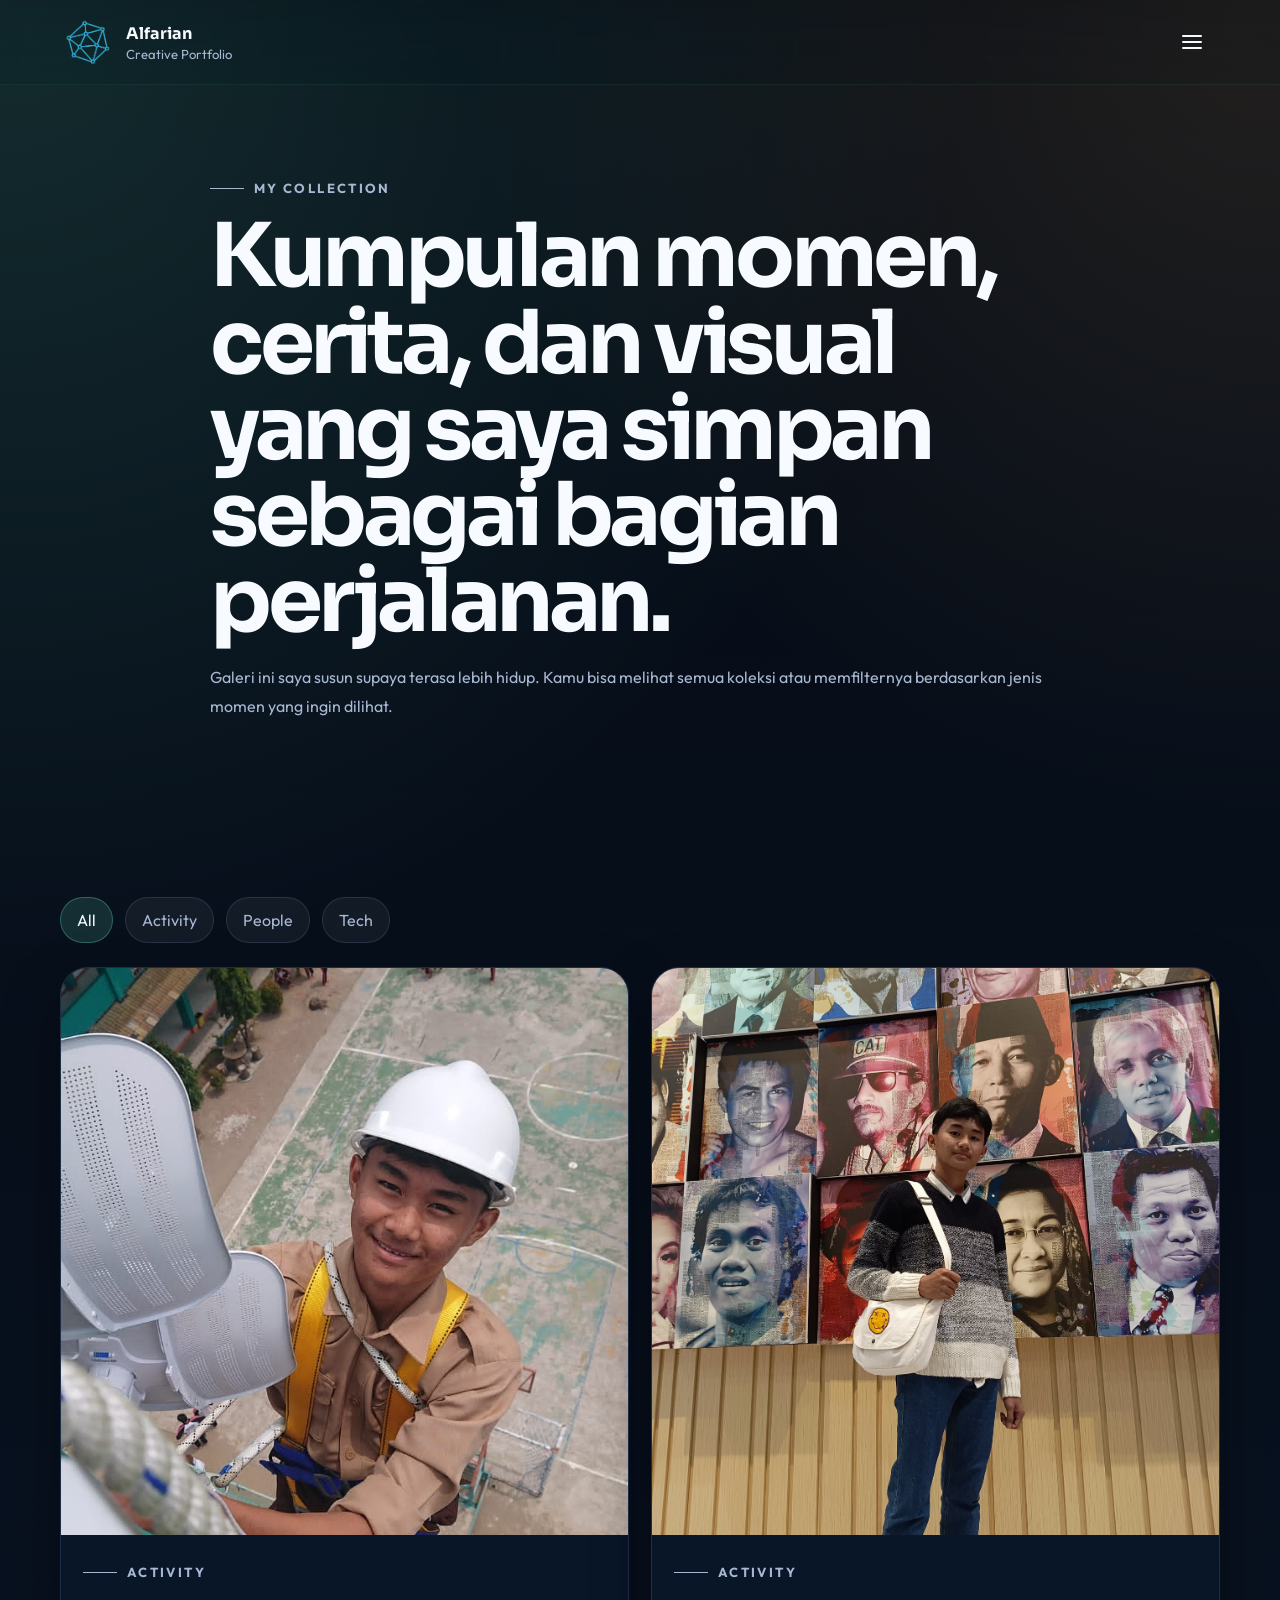
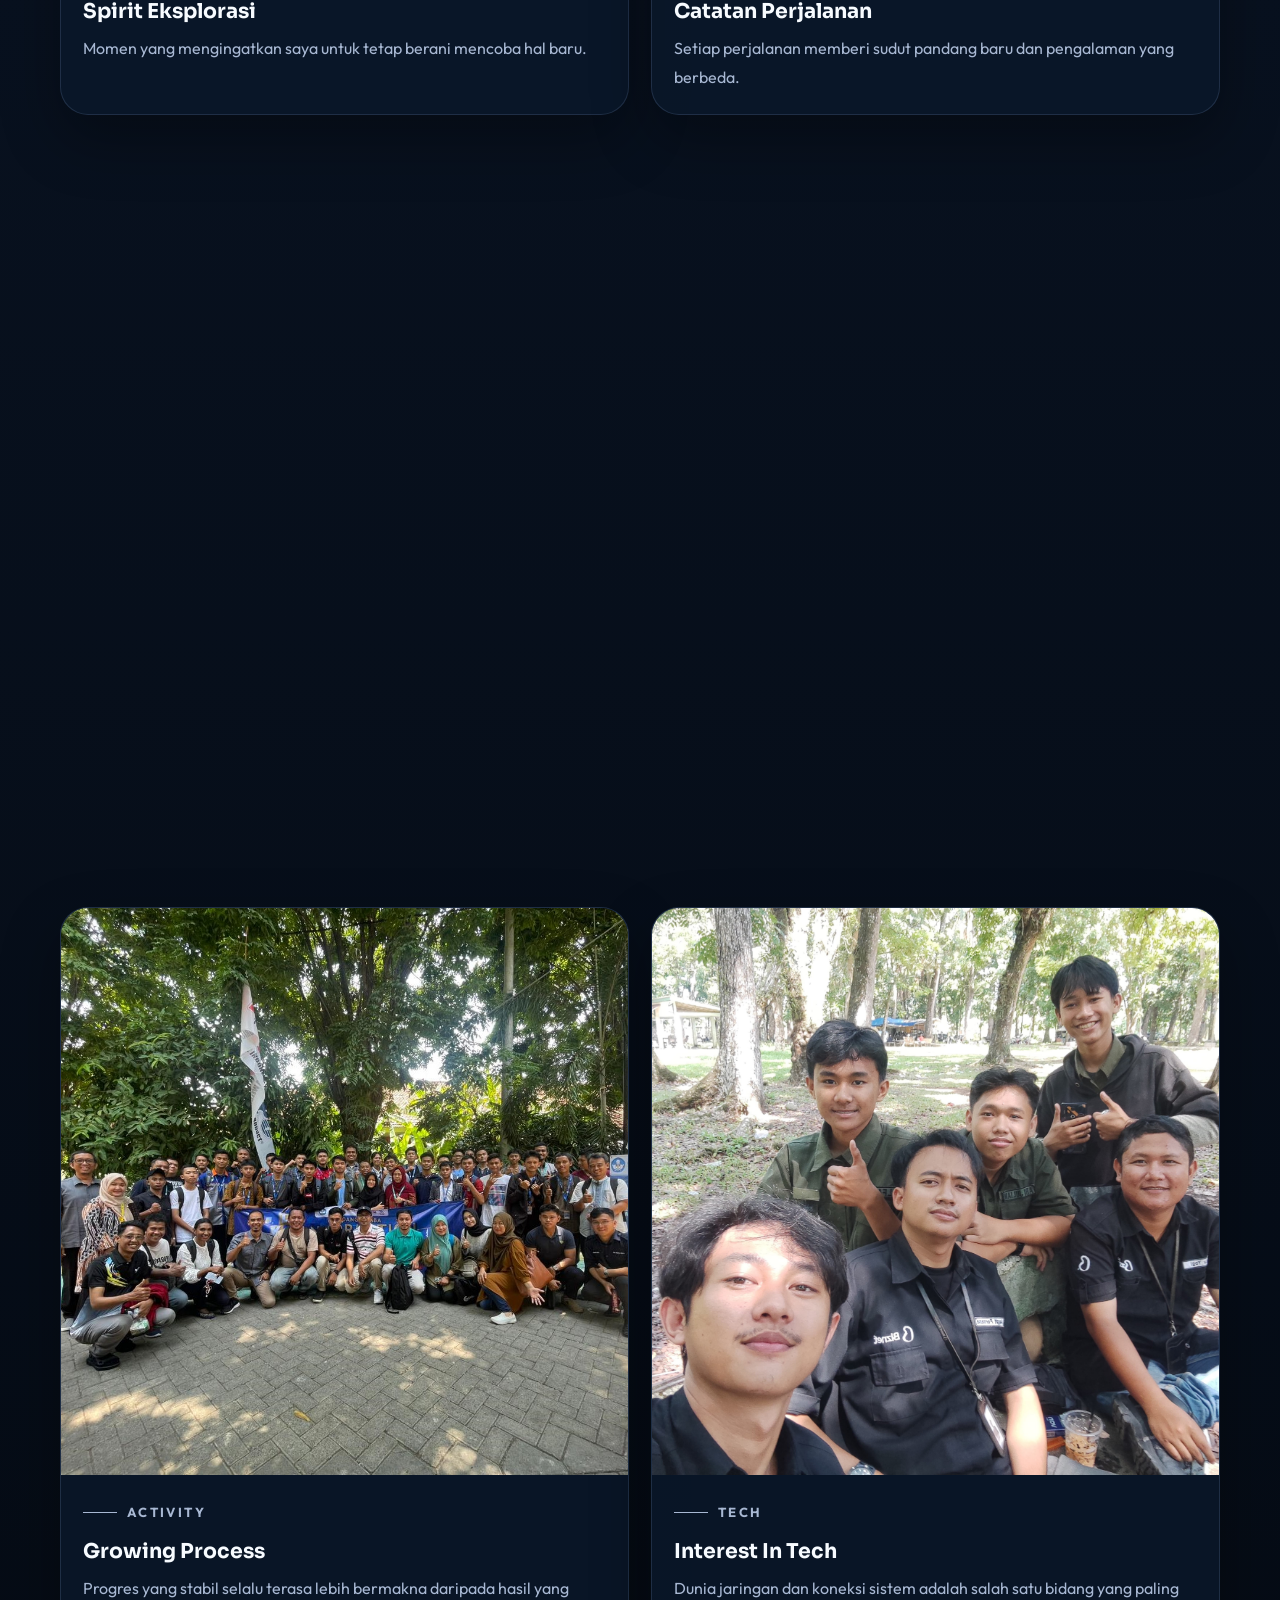
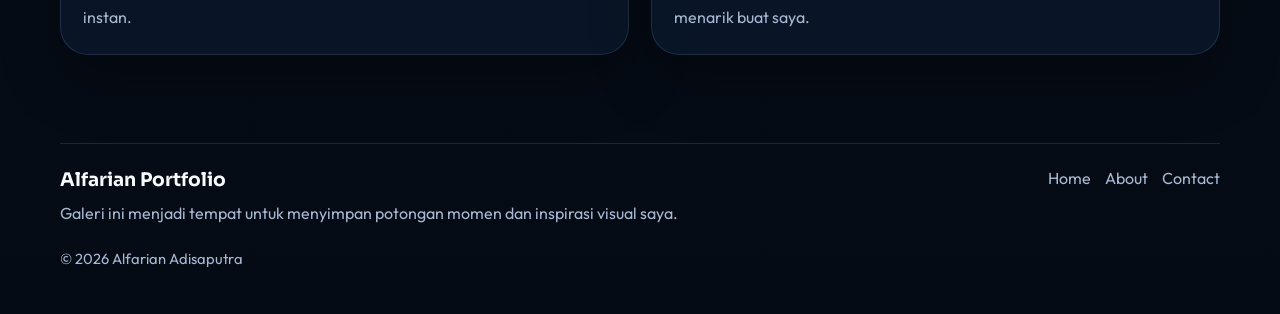
==== collection.html @ 830220f9 "awwaw" ====
<!DOCTYPE html>
<html lang="id">

<head>
    <meta charset="UTF-8">
    <meta name="viewport" content="width=device-width, initial-scale=1.0">
    <meta name="description" content="Koleksi momen dan dokumentasi perjalanan Alfarian Adisaputra.">
    <link rel="icon" href="img/logos2.png">
    <title>Alfarian | My Collection</title>
    <link rel="stylesheet" href="style.css">
</head>

<body data-page="collection">
    <div class="site-shell">
        <header class="site-header">
            <nav class="navbar">
                <a class="brand" href="index.html">
                    <img src="img/logos2.png" alt="Logo Alfarian" class="brand-logo">
                    <span class="brand-copy">
                        <strong>Alfarian</strong>
                        <small>Creative Portfolio</small>
                    </span>
                </a>

                <button class="nav-toggle" type="button" aria-label="Buka menu" aria-expanded="false" data-nav-toggle>
                    <span></span>
                    <span></span>
                    <span></span>
                </button>

                <div class="nav-menu" data-nav-menu>
                    <a href="index.html" class="nav-link">Home</a>
                    <a href="about.html" class="nav-link">About Me</a>
                    <a href="collection.html" class="nav-link is-active">My Collection</a>
                    <a href="contact.html" class="nav-link">Contact Me</a>
                </div>
            </nav>
        </header>

        <main>
            <section class="page-banner reveal">
                <p class="eyebrow">My Collection</p>
                <h1>Kumpulan momen, cerita, dan visual yang saya simpan sebagai bagian perjalanan.</h1>
                <p>
                    Galeri ini saya susun supaya terasa lebih hidup. Kamu bisa melihat semua koleksi atau memfilternya
                    berdasarkan jenis momen yang ingin dilihat.
                </p>
            </section>

            <section class="section">
                <div class="filter-bar reveal">
                    <button class="filter-button is-active" type="button" data-filter="all">All</button>
                    <button class="filter-button" type="button" data-filter="activity">Activity</button>
                    <button class="filter-button" type="button" data-filter="people">People</button>
                    <button class="filter-button" type="button" data-filter="tech">Tech</button>
                </div>

                <div class="gallery-grid collection-grid">
                    <article class="gallery-card reveal" data-category="activity">
                        <img src="img/panjat.jpg" alt="Momen outdoor dan eksplorasi">
                        <div class="gallery-copy">
                            <p class="eyebrow">Activity</p>
                            <h3>Spirit Eksplorasi</h3>
                            <p>Momen yang mengingatkan saya untuk tetap berani mencoba hal baru.</p>
                        </div>
                    </article>

                    <article class="gallery-card reveal" data-category="activity">
                        <img src="img/hatta.jpg" alt="Dokumentasi kegiatan">
                        <div class="gallery-copy">
                            <p class="eyebrow">Activity</p>
                            <h3>Catatan Perjalanan</h3>
                            <p>Setiap perjalanan memberi sudut pandang baru dan pengalaman yang berbeda.</p>
                        </div>
                    </article>

                    <article class="gallery-card reveal" data-category="activity">
                        <img src="img/lks.jpg" alt="Dokumentasi kompetisi atau acara">
                        <div class="gallery-copy">
                            <p class="eyebrow">Activity</p>
                            <h3>Challenge Accepted</h3>
                            <p>Kompetisi dan tugas membuat saya lebih disiplin saat mengasah kemampuan.</p>
                        </div>
                    </article>

                    <article class="gallery-card reveal" data-category="people">
                        <img src="img/kwn.jpg" alt="Momen bersama teman">
                        <div class="gallery-copy">
                            <p class="eyebrow">People</p>
                            <h3>Good Circle</h3>
                            <p>Lingkungan yang positif selalu memberi energi tambahan untuk terus maju.</p>
                        </div>
                    </article>

                    <article class="gallery-card reveal" data-category="activity">
                        <img src="img/inc.jpg" alt="Dokumentasi kegiatan lain">
                        <div class="gallery-copy">
                            <p class="eyebrow">Activity</p>
                            <h3>Growing Process</h3>
                            <p>Progres yang stabil selalu terasa lebih bermakna daripada hasil yang instan.</p>
                        </div>
                    </article>

                    <article class="gallery-card reveal" data-category="tech">
                        <img src="img/biznet.jpg" alt="Visual teknologi dan jaringan">
                        <div class="gallery-copy">
                            <p class="eyebrow">Tech</p>
                            <h3>Interest In Tech</h3>
                            <p>Dunia jaringan dan koneksi sistem adalah salah satu bidang yang paling menarik buat saya.
                            </p>
                        </div>
                    </article>
                </div>
            </section>
        </main>

        <footer class="site-footer">
            <div>
                <h3>Alfarian Portfolio</h3>
                <p>Galeri ini menjadi tempat untuk menyimpan potongan momen dan inspirasi visual saya.</p>
            </div>

            <div class="footer-links">
                <a href="index.html">Home</a>
                <a href="about.html">About</a>
                <a href="contact.html">Contact</a>
            </div>

            <p class="copyright">&copy; <span data-year></span> Alfarian Adisaputra</p>
        </footer>
    </div>

    <script src="script.js"></script>
</body>

</html>
---- style.css ----
@import url('https://fonts.googleapis.com/css2?family=Outfit:wght@300;400;500;600;700;800&family=Sora:wght@500;600;700&display=swap');

:root {
    --bg: #08101d;
    --bg-soft: #111d33;
    --panel: rgba(11, 24, 43, 0.8);
    --panel-solid: #0f1c31;
    --line: rgba(166, 194, 255, 0.14);
    --text: #f7fbff;
    --muted: #a8b8d3;
    --accent: #68ebc6;
    --accent-warm: #f8b868;
    --shadow: 0 24px 60px rgba(0, 0, 0, 0.32);
    --radius-lg: 28px;
    --radius-md: 22px;
    --radius-sm: 16px;
    --container: min(1160px, calc(100vw - 48px));
}

* {
    box-sizing: border-box;
    margin: 0;
    padding: 0;
}

html {
    scroll-behavior: smooth;
}

body {
    min-height: 100vh;
    background:
        radial-gradient(circle at top left, rgba(104, 235, 198, 0.15), transparent 26%),
        radial-gradient(circle at top right, rgba(248, 184, 104, 0.12), transparent 22%),
        linear-gradient(180deg, #050b14 0%, #08111f 45%, #050b14 100%);
    color: var(--text);
    font-family: "Outfit", sans-serif;
}



img {
    display: block;
    max-width: 100%;
}

a {
    color: inherit;
    text-decoration: none;
}

button,
input,
textarea {
    font: inherit;
}

.site-shell {
    width: 100%;
    overflow-x: clip;
}

.site-header {
    position: sticky;
    top: 0;
    z-index: 999;
    border-bottom: 1px solid rgba(104, 235, 198, 0.08);
    background: linear-gradient(180deg, rgba(5, 11, 20, 0.2), rgba(5, 11, 20, 0.08));
    backdrop-filter: blur(10px) saturate(110%);
    -webkit-backdrop-filter: blur(10px) saturate(110%);
    transition: transform 0.3s ease, opacity 0.3s ease, background 0.4s ease, border-color 0.4s ease, backdrop-filter 0.4s ease;
    will-change: transform, background, border-color;
}

.site-header.is-scrolled {
    border-bottom-color: rgba(104, 235, 198, 0.12);
    background: linear-gradient(180deg, rgba(5, 11, 20, 0.5), rgba(5, 11, 20, 0.25));
    backdrop-filter: blur(14px) saturate(130%);
    -webkit-backdrop-filter: blur(14px) saturate(130%);
}

.site-header.is-hidden {
    transform: translateY(calc(-100% - 2px));
    opacity: 0.2;
    pointer-events: none;
}

.navbar,
.page-banner,
.section,
.site-footer {
    width: var(--container);
    margin: 0 auto;
}

.navbar {
    position: relative;
    display: flex;
    align-items: center;
    justify-content: space-between;
    gap: 20px;
    min-height: 84px;
    padding: 0 4px;
}

.brand {
    display: inline-flex;
    align-items: center;
    gap: 14px;
}

.brand-logo {
    width: 48px;
    height: 48px;
    border-radius: 15px;
    object-fit: cover;
    border: none;
    box-shadow: none;
}

.brand-copy {
    display: grid;
    gap: 2px;
}

.brand-copy strong,
.hero h1,
.page-banner h1,
.section-heading h2,
.profile-copy h2,
.skills-box h2,
.contact-form h2,
.feature-card h3,
.gallery-copy h3,
.timeline-item h3,
.showcase-copy h2 {
    font-family: "Sora", sans-serif;
}

.brand-copy strong {
    font-size: 1rem;
}

.brand-copy small {
    color: var(--muted);
    font-size: 0.82rem;
}

.nav-menu {
    position: absolute;
    top: 50%;
    right: 64px;
    width: auto;
    max-width: calc(100vw - 90px);
    overflow-x: auto;
    display: flex;
    flex-direction: row;
    align-items: center;
    padding: 8px 12px;
    margin-top: 0;
    opacity: 0;
    pointer-events: none;
    transform: translateY(-50%) translateX(20px);
    transition: 0.3s cubic-bezier(0.16, 1, 0.3, 1);
    z-index: 10;
}

.nav-link {
    padding: 12px 16px;
    color: var(--muted);
    border-radius: 14px;
    transition: 0.2s ease;
}

.nav-link:hover,
.nav-link.is-active {
    color: var(--text);
    background: rgba(255, 255, 255, 0.07);
}

.nav-toggle {
    display: block;
    width: 48px;
    height: 48px;
    border: none;
    border-radius: 15px;
    background: transparent;
    cursor: pointer;
    transition: background 0.2s ease;
}

.nav-toggle:hover {
    background: rgba(255, 255, 255, 0.07);
}

.is-menu-open .nav-menu {
    opacity: 1;
    pointer-events: auto;
    transform: translateY(-50%) translateX(0);
}

.nav-link {
    text-align: center;
    white-space: nowrap;
}

.nav-toggle span {
    display: block;
    width: 20px;
    height: 2px;
    margin: 4px auto;
    border-radius: 999px;
    background: var(--text);
    transition: 0.25s ease;
}

.hero {
    width: 100%;
    min-height: calc(100vh - 84px);
    display: grid;
    grid-template-columns: minmax(0, 700px) minmax(320px, 520px);
    justify-content: center;
    align-items: center;
    gap: 28px;
    padding: 60px 0;
    position: relative;
}

.hero::before {
    content: "";
    position: absolute;
    inset: 0;
    z-index: -2;
    background:
        linear-gradient(115deg, rgba(8, 16, 29, 0.9), rgba(8, 16, 29, 0.56)),
        url("img/nasa.jpg") center/cover no-repeat;
    opacity: 0.96;
}

.hero::after {
    content: "";
    position: absolute;
    inset: 0;
    z-index: -1;
    background:
        radial-gradient(circle at 22% 28%, rgba(104, 235, 198, 0.16), transparent 22%),
        linear-gradient(180deg, transparent 48%, rgba(8, 16, 29, 0.96) 100%);
}

.hero-content {
    max-width: 680px;
    padding-left: clamp(12px, 5vw, 64px);
}

.eyebrow {
    display: inline-flex;
    align-items: center;
    gap: 10px;
    margin-bottom: 14px;
    color: var(--accent);
    font-size: 0.82rem;
    font-weight: 700;
    letter-spacing: 0.18em;
    text-transform: uppercase;
}

.eyebrow::before {
    content: "";
    width: 34px;
    height: 1px;
    background: currentColor;
}

.hero h1,
.page-banner h1 {
    font-size: clamp(2.9rem, 7vw, 5.5rem);
    line-height: 0.98;
    letter-spacing: -0.05em;
}

.hero-role {
    margin-top: 16px;
    color: var(--accent-warm);
    font-size: clamp(1rem, 2vw, 1.3rem);
    font-weight: 600;
    letter-spacing: 0.06em;
    text-transform: uppercase;
}

.hero-text,
.page-banner p,
.feature-card p,
.showcase-copy p,
.profile-copy p,
.timeline-item p,
.gallery-copy p,
.contact-card p,
.site-footer p,
.skills-box p {
    color: var(--muted);
    line-height: 1.8;
}

.hero-text {
    max-width: 60ch;
    margin-top: 18px;
}

.hero-actions {
    display: flex;
    flex-wrap: wrap;
    gap: 14px;
    margin-top: 28px;
}

.button {
    display: inline-flex;
    align-items: center;
    justify-content: center;
    min-height: 52px;
    padding: 0 22px;
    border-radius: 999px;
    border: 1px solid transparent;
    font-weight: 700;
    transition: transform 0.2s ease;
}

.button:hover {
    transform: translateY(-2px);
}

.button-primary {
    background: linear-gradient(135deg, var(--accent), #9df5e1);
    color: #052133;
    box-shadow: 0 16px 32px rgba(104, 235, 198, 0.2);
}

.button-secondary {
    border-color: rgba(255, 255, 255, 0.14);
    background: rgba(255, 255, 255, 0.06);
}

.hero-panel {
    padding-right: clamp(12px, 4vw, 44px);
}

.glass-card,
.feature-card,
.profile-box,
.skills-box,
.timeline-item,
.gallery-card,
.contact-card,
.contact-form,
.board-card {
    border: 1px solid var(--line);
    background: var(--panel);
    box-shadow: var(--shadow);
}

.glass-card {
    padding: 24px;
    border-radius: var(--radius-lg);
}

.glass-top {
    display: flex;
    align-items: center;
    gap: 10px;
    margin-bottom: 20px;
    color: var(--muted);
}

.status-dot {
    width: 10px;
    height: 10px;
    border-radius: 999px;
    background: var(--accent);
    box-shadow: 0 0 0 6px rgba(104, 235, 198, 0.12);
}

.hero-graphic svg,
.profile-visual svg,
.feature-icon svg,
.contact-icon svg {
    width: 100%;
    height: auto;
}

.metric-grid {
    display: grid;
    grid-template-columns: repeat(3, 1fr);
    gap: 14px;
    margin-top: 18px;
}

.metric-grid article {
    padding: 18px 14px;
    border-radius: 18px;
    background: rgba(255, 255, 255, 0.05);
}

.metric-grid strong {
    display: block;
    font-family: "Sora", sans-serif;
    font-size: 1.3rem;
}

.metric-grid span {
    color: var(--muted);
    font-size: 0.9rem;
}

.section,
.page-banner {
    padding: 88px 0;
}

.page-banner {
    max-width: 860px;
}

.page-banner p:last-child {
    margin-top: 18px;
}

.section-heading {
    max-width: 760px;
    margin-bottom: 28px;
}

.section-heading h2,
.showcase-copy h2,
.profile-copy h2,
.skills-box h2,
.contact-form h2 {
    font-size: clamp(2rem, 3vw, 3rem);
    line-height: 1.08;
    letter-spacing: -0.03em;
}

.feature-grid,
.gallery-grid,
.contact-cards,
.showcase-board,
.about-layout {
    display: grid;
    gap: 22px;
}

.feature-grid {
    grid-template-columns: repeat(3, minmax(0, 1fr));
}

.feature-card {
    padding: 28px;
    border-radius: var(--radius-md);
}

.feature-icon,
.contact-icon {
    width: 52px;
    height: 52px;
    margin-bottom: 16px;
}

.feature-icon svg rect,
.feature-icon svg circle,
.feature-icon svg path,
.contact-icon svg rect,
.contact-icon svg circle,
.contact-icon svg path {
    fill: none;
    stroke: var(--accent);
    stroke-width: 2;
    stroke-linecap: round;
    stroke-linejoin: round;
}

.feature-card h3 {
    margin-bottom: 10px;
    font-size: 1.3rem;
}

.showcase {
    display: grid;
    grid-template-columns: minmax(0, 1.02fr) minmax(280px, 0.98fr);
    gap: 24px;
    align-items: center;
}

.text-link {
    display: inline-flex;
    align-items: center;
    gap: 10px;
    margin-top: 20px;
    color: var(--accent);
    font-weight: 700;
}

.text-link::after {
    content: ">";
}

.showcase-board {
    grid-template-columns: repeat(2, minmax(0, 1fr));
}

.board-card {
    padding: 24px;
    border-radius: var(--radius-md);
}

.board-card span {
    display: block;
    margin-bottom: 10px;
    color: var(--accent-warm);
    font-size: 0.8rem;
    font-weight: 700;
    letter-spacing: 0.14em;
    text-transform: uppercase;
}

.board-card strong {
    font-family: "Sora", sans-serif;
    font-size: 1.25rem;
    line-height: 1.3;
}

.board-card-large {
    grid-column: 1 / -1;
}

.about-layout {
    grid-template-columns: minmax(0, 1.08fr) minmax(300px, 0.92fr);
}

.profile-box,
.skills-box {
    padding: 28px;
    border-radius: var(--radius-lg);
}

.profile-box {
    display: grid;
    grid-template-columns: minmax(0, 1fr) minmax(220px, 320px);
    gap: 22px;
    align-items: center;
}

.profile-copy p+p {
    margin-top: 14px;
}

.chip-list {
    display: flex;
    flex-wrap: wrap;
    gap: 12px;
    margin-top: 18px;
    list-style: none;
}

.chip-list li {
    padding: 12px 16px;
    border-radius: 999px;
    background: rgba(255, 255, 255, 0.06);
}

.skill-bars {
    margin-top: 24px;
    display: grid;
    gap: 18px;
}

.skill-head {
    display: flex;
    align-items: center;
    justify-content: space-between;
    margin-bottom: 8px;
}

.skill-head span {
    color: var(--text);
}

.skill-head strong {
    color: var(--accent-warm);
}

.skill-track {
    height: 10px;
    border-radius: 999px;
    background: rgba(255, 255, 255, 0.08);
    overflow: hidden;
}

.skill-track span {
    display: block;
    height: 100%;
    border-radius: inherit;
    background: linear-gradient(90deg, var(--accent), var(--accent-warm));
}

.timeline {
    display: grid;
    gap: 18px;
}

.timeline-item {
    display: grid;
    grid-template-columns: 72px minmax(0, 1fr);
    gap: 18px;
    padding: 24px;
    border-radius: var(--radius-md);
}

.timeline-item span {
    display: grid;
    place-items: center;
    width: 56px;
    height: 56px;
    border-radius: 18px;
    background: rgba(104, 235, 198, 0.14);
    color: var(--accent);
    font-family: "Sora", sans-serif;
    font-weight: 700;
}

.timeline-item h3 {
    margin-bottom: 8px;
    font-size: 1.22rem;
}

.filter-bar {
    display: flex;
    flex-wrap: wrap;
    gap: 12px;
    margin-bottom: 24px;
}

.filter-button {
    padding: 12px 16px;
    border: 1px solid var(--line);
    border-radius: 999px;
    background: rgba(255, 255, 255, 0.05);
    color: var(--muted);
    cursor: pointer;
    transition: 0.2s ease;
}

.filter-button:hover,
.filter-button.is-active {
    background: rgba(104, 235, 198, 0.14);
    color: var(--text);
    border-color: rgba(104, 235, 198, 0.3);
}

.gallery-grid {
    grid-template-columns: repeat(2, minmax(0, 1fr));
}

.gallery-card {
    overflow: hidden;
    border-radius: var(--radius-lg);
    transition: transform 0.25s ease, opacity 0.25s ease;
}

.gallery-card:hover {
    transform: translateY(-4px);
}

.gallery-card.is-hidden {
    display: none;
}

.gallery-card img {
    width: 100%;
    aspect-ratio: 1 / 1;
    object-fit: cover;
}

.gallery-copy {
    padding: 22px;
}

.gallery-copy h3 {
    margin-bottom: 10px;
    font-size: 1.28rem;
}

.contact-layout {
    display: grid;
    grid-template-columns: minmax(0, 0.95fr) minmax(320px, 1.05fr);
    gap: 24px;
}

.contact-cards {
    grid-template-columns: repeat(2, minmax(0, 1fr));
}

.contact-card,
.contact-form {
    padding: 26px;
    border-radius: var(--radius-lg);
}

.contact-card h3 {
    margin: 8px 0 8px;
    font-family: "Sora", sans-serif;
}

.contact-card p {
    word-break: break-word;
}

.contact-form {
    display: grid;
    gap: 12px;
}

.contact-form label {
    font-weight: 600;
}

.contact-form input,
.contact-form textarea {
    width: 100%;
    padding: 14px 16px;
    border: 1px solid var(--line);
    border-radius: 18px;
    background: rgba(255, 255, 255, 0.05);
    color: var(--text);
    outline: none;
    transition: border-color 0.2s ease;
}

.contact-form input:focus,
.contact-form textarea:focus {
    border-color: rgba(104, 235, 198, 0.6);
}

.contact-form textarea {
    resize: vertical;
    min-height: 150px;
}

.form-message {
    min-height: 24px;
    color: var(--accent);
}

.site-footer {
    display: grid;
    grid-template-columns: minmax(0, 1fr) auto;
    gap: 18px 24px;
    padding: 24px 0 42px;
    border-top: 1px solid var(--line);
}

.site-footer h3 {
    margin-bottom: 8px;
    font-family: "Sora", sans-serif;
}

.footer-links {
    display: flex;
    flex-wrap: wrap;
    gap: 14px;
    justify-content: flex-end;
}

.footer-links a {
    color: var(--muted);
}

.footer-links a:hover {
    color: var(--text);
}

.copyright {
    grid-column: 1 / -1;
    color: var(--muted);
    font-size: 0.92rem;
}

.svg-frame,
.svg-line,
.svg-wave {
    fill: none;
    stroke-linecap: round;
    stroke-linejoin: round;
}

.svg-frame {
    stroke: rgba(255, 255, 255, 0.18);
    stroke-width: 2;
}

.svg-orb {
    fill: rgba(104, 235, 198, 0.24);
    stroke: var(--accent);
    stroke-width: 2;
}

.svg-dot {
    fill: rgba(248, 184, 104, 0.9);
}

.svg-dot-soft {
    fill: rgba(104, 235, 198, 0.95);
}

.svg-wave {
    stroke: var(--accent);
    stroke-width: 4;
}

.svg-line {
    stroke: rgba(255, 255, 255, 0.7);
    stroke-width: 4;
}

.svg-line-soft {
    stroke: rgba(104, 235, 198, 0.72);
}

.reveal {
    opacity: 0;
    transform: translateY(24px);
    transition: opacity 0.6s ease, transform 0.6s ease;
}

.reveal.is-visible {
    opacity: 1;
    transform: translateY(0);
}

.cursor-dot,
.cursor-ring {
    position: fixed;
    top: 0;
    left: 0;
    pointer-events: none;
    z-index: 3000;
    opacity: 0;
    transition: opacity 0.25s ease, transform 0.2s ease, width 0.2s ease, height 0.2s ease, border-color 0.2s ease, background-color 0.2s ease;
}

.cursor-dot {
    width: 8px;
    height: 8px;
    border-radius: 999px;
    background: var(--accent);
    box-shadow: 0 0 20px rgba(104, 235, 198, 0.55);
    transform: translate(-50%, -50%);
}

.cursor-ring {
    width: 34px;
    height: 34px;
    border-radius: 999px;
    border: 1.6px solid rgba(104, 235, 198, 0.7);
    background: rgba(104, 235, 198, 0.08);
    transform: translate(-50%, -50%);
}

body.cursor-ready .cursor-dot,
body.cursor-ready .cursor-ring {
    opacity: 1;
}

body.cursor-hover .cursor-ring {
    width: 54px;
    height: 54px;
    border-color: rgba(248, 184, 104, 0.9);
    background: rgba(248, 184, 104, 0.12);
}

body.cursor-hover .cursor-dot {
    background: var(--accent-warm);
    box-shadow: 0 0 20px rgba(248, 184, 104, 0.5);
}

body.cursor-pressed .cursor-ring {
    width: 28px;
    height: 28px;
}

.is-menu-open .nav-toggle span:nth-child(1) {
    transform: translateY(6px) rotate(45deg);
}

.is-menu-open .nav-toggle span:nth-child(2) {
    opacity: 0;
}

.is-menu-open .nav-toggle span:nth-child(3) {
    transform: translateY(-6px) rotate(-45deg);
}

.about-intro {
    display: grid;
    grid-template-columns: minmax(0, 1.1fr) minmax(320px, 1fr);
    gap: 48px;
    align-items: center;
}

.about-intro .profile-copy p {
    font-size: 1.05rem;
    color: var(--text);
    margin-bottom: 16px;
    line-height: 1.8;
}

.profile-stats {
    display: grid;
    grid-template-columns: repeat(2, 1fr);
    gap: 16px;
}

.stat-card {
    background: rgba(255, 255, 255, 0.03);
    border: 1px solid var(--line);
    border-radius: var(--radius-md);
    padding: 24px;
    text-align: center;
    display: flex;
    flex-direction: column;
    justify-content: center;
    transition: transform 0.2s ease, border-color 0.2s ease;
}

.stat-card:hover {
    transform: translateY(-4px);
    border-color: rgba(104, 235, 198, 0.4);
}

.stat-card strong {
    font-size: clamp(2rem, 4vw, 2.8rem);
    color: var(--accent);
    font-family: "Sora", sans-serif;
    margin-bottom: 4px;
    line-height: 1;
}

.stat-card span {
    color: var(--text);
    font-size: 0.95rem;
    font-weight: 600;
}

.stat-card small {
    color: var(--muted);
    font-size: 0.8rem;
    margin-top: 4px;
}

.contact-info-list {
    list-style: none;
    margin-top: 24px;
    display: grid;
    gap: 12px;
}

.contact-info-list li {
    display: flex;
    align-items: flex-start;
    gap: 12px;
    color: var(--muted);
    font-size: 0.95rem;
    line-height: 1.5;
}

.contact-info-list i {
    color: var(--accent);
    font-size: 1.1rem;
    width: 20px;
    text-align: center;
    margin-top: 3px;
}

.skill-grid {
    display: grid;
    grid-template-columns: repeat(3, 1fr);
    gap: 20px;
    margin-top: 32px;
}

.skill-card {
    background: var(--panel);
    border: 1px solid var(--line);
    border-radius: var(--radius-md);
    padding: 24px;
    display: flex;
    flex-direction: column;
    transition: transform 0.25s ease, border-color 0.25s ease;
}

.skill-card:hover {
    transform: translateY(-4px);
    border-color: rgba(104, 235, 198, 0.4);
}

.skill-card.is-hidden {
    display: none;
}

.skill-card-head {
    display: flex;
    justify-content: space-between;
    align-items: center;
    margin-bottom: 8px;
}

.skill-card-head strong {
    font-family: "Sora", sans-serif;
    font-size: 1.25rem;
    color: var(--text);
}

.skill-card-head span {
    font-size: 0.85rem;
    color: var(--accent-warm);
    background: rgba(248, 184, 104, 0.1);
    padding: 4px 10px;
    border-radius: 999px;
    font-weight: 700;
}

.skill-card>p {
    font-size: 0.92rem;
    color: var(--muted);
    margin-bottom: 24px;
    flex-grow: 1;
}

.skill-level {
    font-size: 0.75rem;
    font-weight: 700;
    letter-spacing: 0.1em;
    text-transform: uppercase;
    color: var(--accent);
    margin-top: 12px;
}

.tech-grid {
    display: flex;
    flex-wrap: wrap;
    justify-content: center;
    gap: 24px;
    max-width: 900px;
    margin: 0 auto;
}

.tech-icon {
    display: flex;
    flex-direction: column;
    align-items: center;
    justify-content: center;
    width: 100px;
    height: 100px;
    background: var(--panel);
    border: 1px solid var(--line);
    border-radius: 50%;
    gap: 8px;
    transition: transform 0.3s ease, box-shadow 0.3s ease, border-color 0.3s ease;
    cursor: default;
}

.tech-icon:hover {
    transform: translateY(-8px);
    border-color: rgba(104, 235, 198, 0.5);
    box-shadow: 0 12px 24px rgba(104, 235, 198, 0.15);
}

.tech-icon i {
    font-size: 2.5rem;
    color: var(--text);
    transition: color 0.3s ease;
}

.tech-icon:hover i {
    color: var(--accent);
}

.tech-icon span {
    font-size: 0.8rem;
    color: var(--muted);
    font-weight: 500;
}

/* Music Panel Styles */
.hero-music-panel {
    position: relative;
    display: flex;
    align-items: center;
    justify-content: center;
    height: 420px;
}

.hero-music-panel.is-paused .music-equalizer .bar,
.hero-music-panel.is-paused .music-note,
.hero-music-panel.is-paused .vinyl-record,
.hero-music-panel.is-paused .live-dot,
.hero-music-panel.is-paused .progress-fill {
    animation-play-state: paused;
}

.music-equalizer {
    position: absolute;
    bottom: 20px;
    display: flex;
    gap: 8px;
    align-items: flex-end;
    height: 150px;
    z-index: 1;
    opacity: 0.15;
}

.music-equalizer .bar {
    width: 16px;
    background: var(--accent);
    border-radius: 8px 8px 0 0;
    animation: bounceBar 1.5s ease-in-out infinite alternate;
}

.music-equalizer .bar-1 { height: 40px; animation-delay: 0.1s; }
.music-equalizer .bar-2 { height: 90px; animation-delay: 0.3s; }
.music-equalizer .bar-3 { height: 130px; animation-delay: 0s; }
.music-equalizer .bar-4 { height: 70px; animation-delay: 0.2s; }
.music-equalizer .bar-5 { height: 50px; animation-delay: 0.4s; }

@keyframes bounceBar {
    0% { transform: scaleY(0.3); }
    100% { transform: scaleY(1); }
}

.music-note {
    position: absolute;
    color: #8b5cf6;
    z-index: 2;
    animation: floatNote 4s linear infinite;
    opacity: 0;
}

.note-1 { top: 20%; left: 15%; font-size: 1.5rem; animation-delay: 0s; }
.note-2 { top: 60%; right: 10%; font-size: 2rem; color: var(--accent); animation-delay: 1.5s; animation-duration: 5s; }
.note-3 { top: 10%; right: 25%; font-size: 1.2rem; animation-delay: 3s; }

@keyframes floatNote {
    0% { transform: translateY(20px) scale(0.8) rotate(-10deg); opacity: 0; }
    20% { opacity: 0.6; }
    80% { opacity: 0.6; }
    100% { transform: translateY(-80px) scale(1.2) rotate(20deg); opacity: 0; }
}

.music-player-card {
    position: relative;
    z-index: 3;
    background: rgba(16, 24, 40, 0.6);
    backdrop-filter: blur(20px);
    -webkit-backdrop-filter: blur(20px);
    border: 1px solid rgba(255, 255, 255, 0.1);
    border-radius: 32px;
    padding: 32px;
    width: 320px;
    box-shadow: 0 24px 48px rgba(0,0,0,0.4);
    display: flex;
    flex-direction: column;
    align-items: center;
    transition: transform 0.4s ease, box-shadow 0.4s ease;
}

.music-player-card:hover {
    transform: translateY(-8px);
    box-shadow: 0 32px 64px rgba(139, 92, 246, 0.2);
    border-color: rgba(139, 92, 246, 0.3);
}

.vinyl-record {
    width: 180px;
    height: 180px;
    border-radius: 50%;
    background: #111;
    position: relative;
    display: flex;
    align-items: center;
    justify-content: center;
    box-shadow: 0 0 0 6px #222, 0 8px 24px rgba(0,0,0,0.5);
    animation: spinRecord 4s linear infinite;
    margin-bottom: 24px;
}

.vinyl-record::before {
    content: '';
    position: absolute;
    top: 5px; right: 5px; bottom: 5px; left: 5px;
    border: 1px solid rgba(255, 255, 255, 0.1);
    border-radius: 50%;
}

.vinyl-record::after {
    content: '';
    position: absolute;
    top: 15px; right: 15px; bottom: 15px; left: 15px;
    border: 1px solid rgba(255, 255, 255, 0.05);
    border-radius: 50%;
}

@keyframes spinRecord {
    0% { transform: rotate(0deg); }
    100% { transform: rotate(360deg); }
}

.vinyl-art {
    width: 70px;
    height: 70px;
    border-radius: 50%;
    object-fit: cover;
    z-index: 2;
}

.vinyl-hole {
    position: absolute;
    width: 12px;
    height: 12px;
    background: var(--panel);
    border-radius: 50%;
    z-index: 3;
    border: 2px solid #000;
}

.music-info {
    width: 100%;
    text-align: center;
}

.now-playing-badge {
    display: inline-flex;
    align-items: center;
    gap: 6px;
    font-size: 0.75rem;
    color: var(--accent);
    text-transform: uppercase;
    letter-spacing: 0.1em;
    font-weight: 700;
    margin-bottom: 12px;
}

.live-dot {
    width: 6px;
    height: 6px;
    background: var(--accent);
    border-radius: 50%;
    animation: pulseDot 1.5s infinite;
}

@keyframes pulseDot {
    0% { transform: scale(0.8); opacity: 0.5; }
    50% { transform: scale(1.2); opacity: 1; }
    100% { transform: scale(0.8); opacity: 0.5; }
}

.music-info h3 {
    font-size: 1.5rem;
    color: var(--text);
    margin-bottom: 4px;
    font-family: "Sora", sans-serif;
}

.music-info p {
    font-size: 0.95rem;
    color: var(--muted);
    margin-bottom: 20px;
}

.music-progress {
    margin-bottom: 24px;
}

.progress-bar {
    height: 4px;
    background: rgba(255,255,255,0.1);
    border-radius: 2px;
    margin-bottom: 8px;
    overflow: hidden;
}

.progress-fill {
    height: 100%;
    width: 35%;
    background: linear-gradient(90deg, #6366f1, var(--accent));
    border-radius: 2px;
    animation: moveProgress 60s linear infinite;
}

@keyframes moveProgress {
    0% { width: 0%; }
    100% { width: 100%; }
}

.time-info {
    display: flex;
    justify-content: space-between;
    font-size: 0.75rem;
    color: var(--muted);
}

.music-controls {
    display: flex;
    align-items: center;
    justify-content: center;
    gap: 24px;
    color: var(--text);
}

.music-controls i {
    cursor: pointer;
    transition: color 0.2s ease;
    font-size: 1.2rem;
}

.music-controls i:hover {
    color: var(--accent);
}

.play-btn {
    width: 54px;
    height: 54px;
    background: #6366f1;
    border-radius: 50%;
    display: flex;
    align-items: center;
    justify-content: center;
    cursor: pointer;
    transition: transform 0.2s ease, background 0.2s ease;
    box-shadow: 0 8px 16px rgba(99, 102, 241, 0.3);
}

.play-btn:hover {
    transform: scale(1.1);
    background: #8b5cf6;
}

.play-btn i {
    color: #fff;
    font-size: 1.4rem;
}

@media (max-width: 980px) {

    .hero,
    .showcase,
    .about-layout,
    .about-intro,
    .contact-layout,
    .gallery-grid,
    .feature-grid {
        grid-template-columns: 1fr;
    }

    .skill-grid {
        grid-template-columns: repeat(2, 1fr);
    }

    .hero-content {
        padding: 0 24px;
    }

    .hero-panel,
    .hero-music-panel {
        padding: 0 24px;
        margin-top: 24px;
    }

    .music-player-card {
        width: 100%;
        max-width: 320px;
    }

    .profile-box {
        grid-template-columns: 1fr;
    }

    .contact-cards {
        grid-template-columns: 1fr 1fr;
    }
}

@media (max-width: 760px) {
    :root {
        --container: min(1160px, calc(100vw - 32px));
    }

    .hero-panel {
        display: none;
    }
    
    .hero-music-panel {
        height: auto;
        padding: 32px 0;
    }

    .music-equalizer {
        display: none;
    }

    .navbar {
        min-height: 78px;
    }

    .profile-stats {
        grid-template-columns: 1fr;
    }

    .skill-grid {
        grid-template-columns: 1fr;
    }

    .tech-icon {
        width: 80px;
        height: 80px;
    }

    .tech-icon i {
        font-size: 2rem;
    }

    .tech-icon span {
        font-size: 0.75rem;
    }

    .nav-toggle {
        position: relative;
        z-index: 2;
    }

    .nav-menu {
        top: 100%;
        right: 4px;
        width: 220px;
        max-width: none;
        flex-direction: column;
        align-items: stretch;
        padding: 14px;
        border: 1px solid rgba(255, 255, 255, 0.08);
        border-radius: 20px;
        background: linear-gradient(160deg, rgba(9, 18, 32, 0.96), rgba(9, 18, 32, 0.92));
        backdrop-filter: blur(16px);
        -webkit-backdrop-filter: blur(16px);
        box-shadow: 0 16px 40px rgba(0, 0, 0, 0.4);
        margin-top: 8px;
        transform: translateY(-10px) scale(0.95);
    }

    .is-menu-open .nav-menu {
        transform: translateY(0) scale(1);
    }

    .hero,
    .section,
    .page-banner {
        padding-top: 64px;
        padding-bottom: 64px;
    }

    .hero {
        min-height: auto;
    }

    .metric-grid,
    .contact-cards,
    .gallery-grid,
    .showcase-board {
        grid-template-columns: 1fr;
    }

    .site-footer {
        grid-template-columns: 1fr;
    }

    .footer-links {
        justify-content: flex-start;
    }
}

@media (max-width: 520px) {
    .brand-copy small {
        display: none;
    }

    .glass-card,
    .feature-card,
    .profile-box,
    .skills-box,
    .timeline-item,
    .gallery-copy,
    .contact-card,
    .contact-form,
    .board-card {
        padding: 20px;
    }

    .timeline-item {
        grid-template-columns: 1fr;
    }
}

@media (hover: none),
(pointer: coarse) {

    .cursor-dot,
    .cursor-ring {
        display: none;
    }

    body.cursor-ready {
        cursor: auto;
    }
}
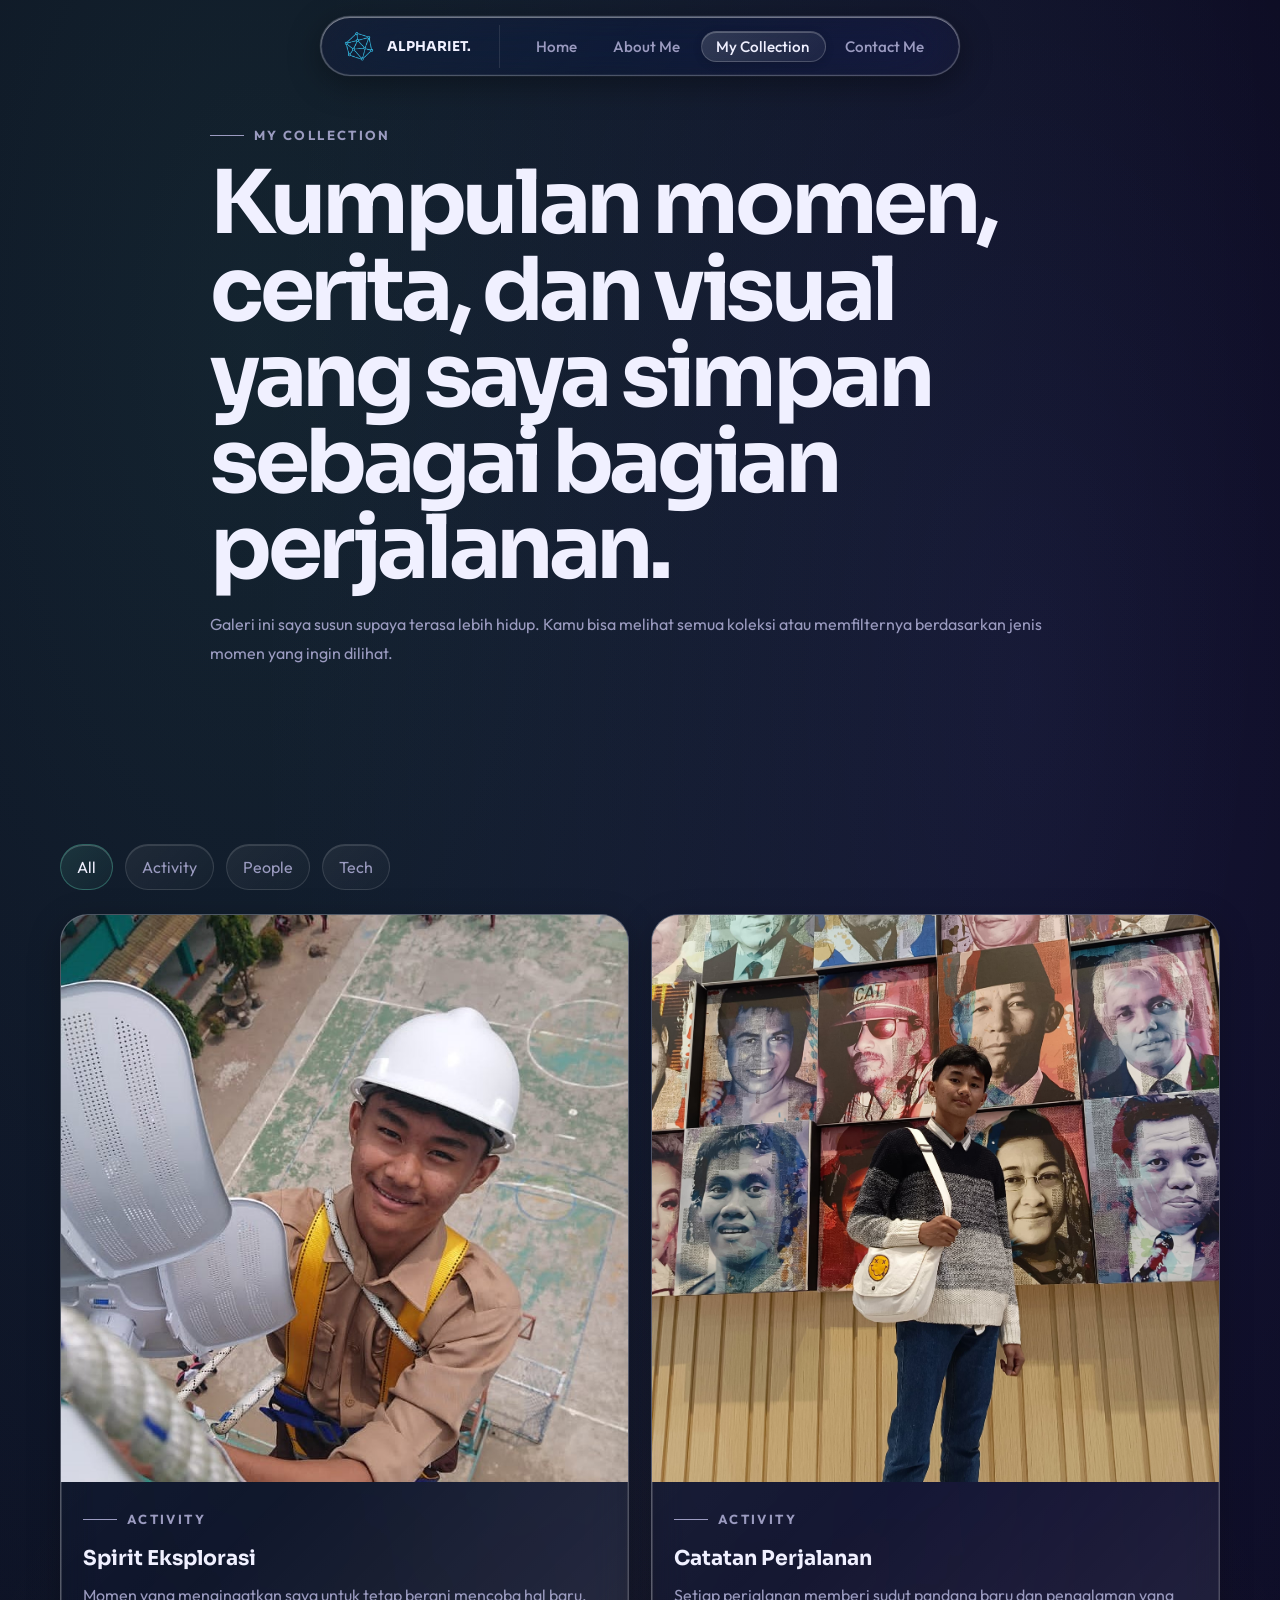
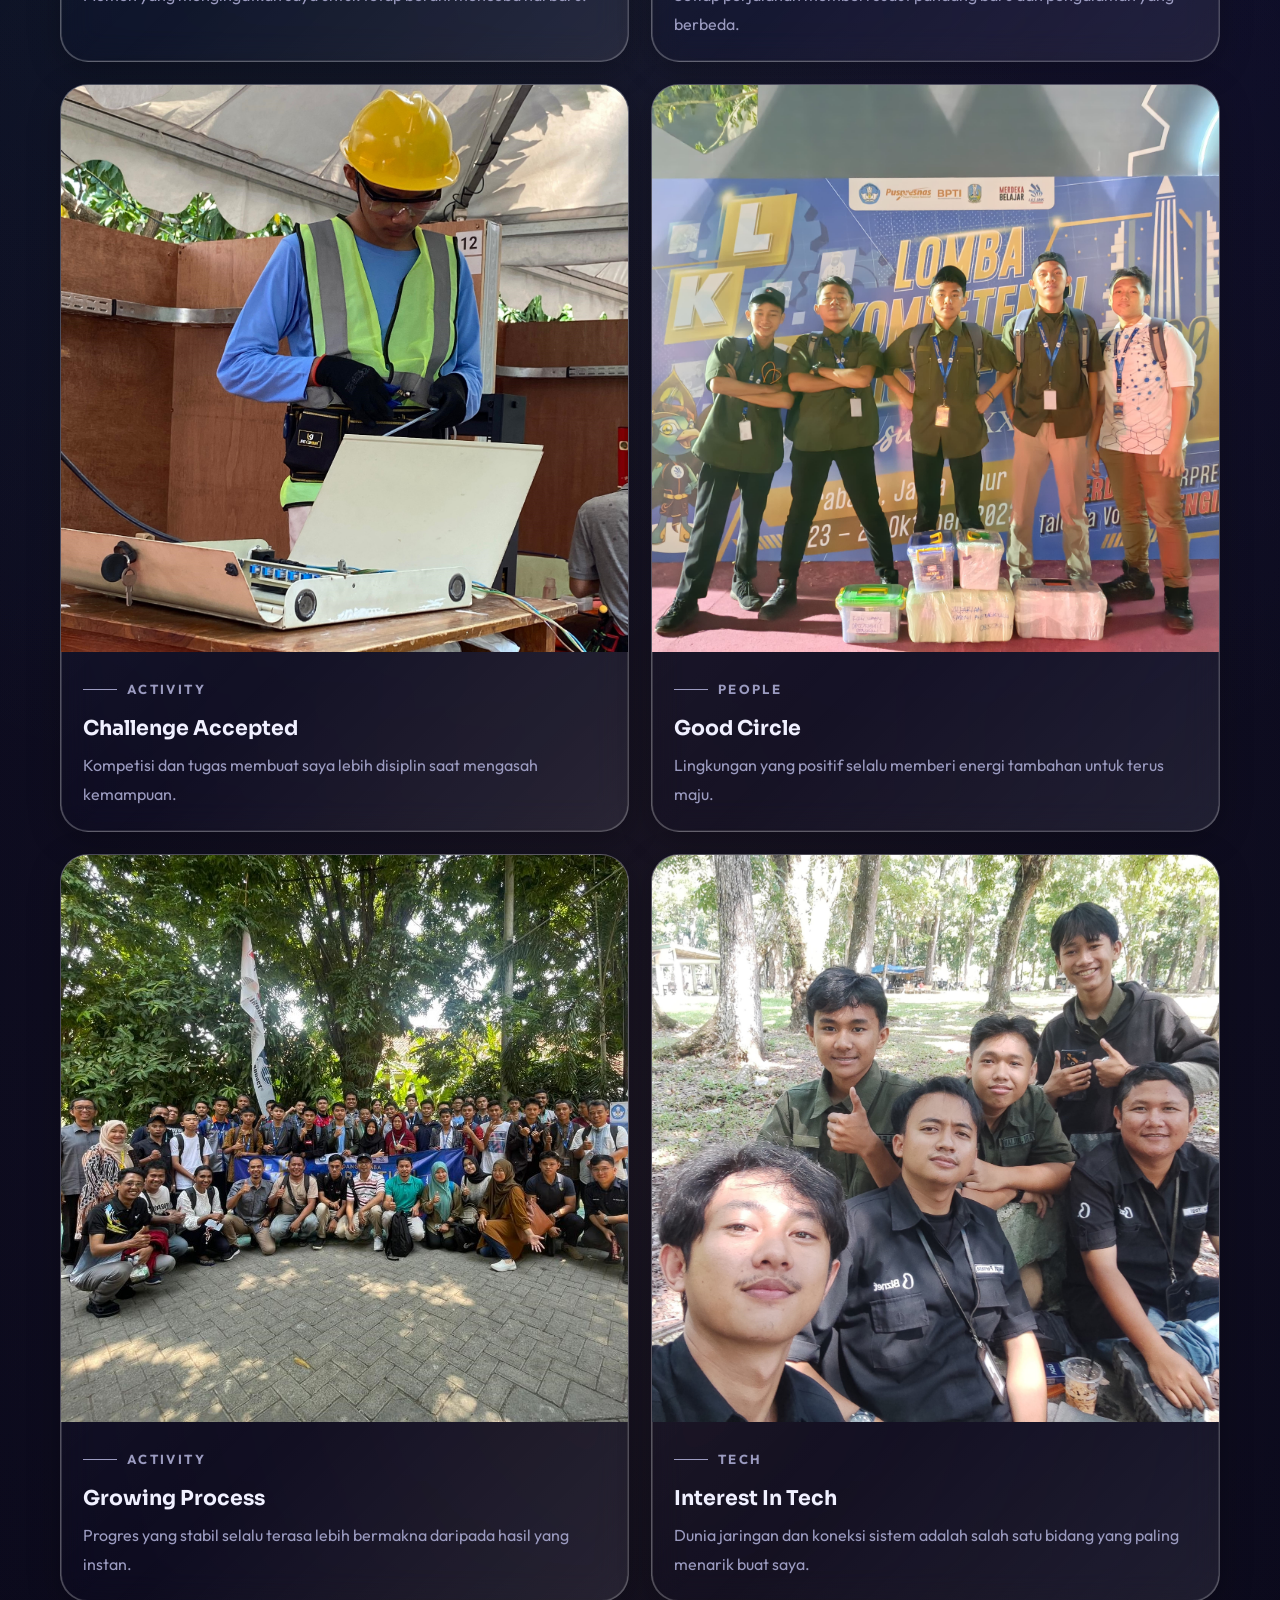
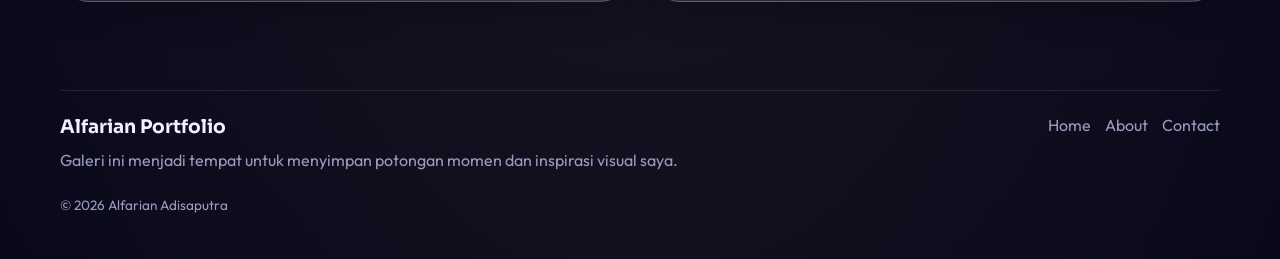
==== commit 5e1a29a9: "update head" ====
--- a/collection.html
+++ b/collection.html
@@ -17,7 +17,7 @@
                 <a class="brand" href="index.html">
                     <img src="img/logos2.png" alt="Logo Alfarian" class="brand-logo">
                     <span class="brand-copy">
-                        <strong>Alfarian</strong>
+                        <strong>ALPHARIET.</strong>
                         <small>Creative Portfolio</small>
                     </span>
                 </a>
--- a/style.css
+++ b/style.css
@@ -1,16 +1,23 @@
 @import url('https://fonts.googleapis.com/css2?family=Outfit:wght@300;400;500;600;700;800&family=Sora:wght@500;600;700&display=swap');
 
 :root {
-    --bg: #08101d;
-    --bg-soft: #111d33;
-    --panel: rgba(11, 24, 43, 0.8);
-    --panel-solid: #0f1c31;
-    --line: rgba(166, 194, 255, 0.14);
-    --text: #f7fbff;
-    --muted: #a8b8d3;
+    --bg: #0a0a1a;
+    --bg-soft: #111128;
+    --panel: rgba(255, 255, 255, 0.06);
+    --panel-solid: rgba(255, 255, 255, 0.08);
+    --line: rgba(255, 255, 255, 0.12);
+    --line-shine: rgba(255, 255, 255, 0.25);
+    --text: #f0f0ff;
+    --muted: #9b9bc0;
     --accent: #68ebc6;
     --accent-warm: #f8b868;
-    --shadow: 0 24px 60px rgba(0, 0, 0, 0.32);
+    --shadow: 0 8px 32px rgba(0, 0, 0, 0.25);
+    /* ponytail: liquid glass — NOT frosted blur. Translucent + specular edges + subtle refraction gradient */
+    --glass-blur: blur(16px) saturate(120%);
+    --glass-bg: linear-gradient(135deg, rgba(255, 255, 255, 0.12) 0%, rgba(255, 255, 255, 0.02) 40%, rgba(255, 255, 255, 0.0) 60%, rgba(255, 255, 255, 0.08) 100%);
+    --glass-border: 1px solid rgba(255, 255, 255, 0.25);
+    --glass-shine: inset 0 1px 0 rgba(255, 255, 255, 0.4), inset 0 -1px 0 rgba(255, 255, 255, 0.1);
+    --glass-edge: inset 1px 0 0 rgba(255, 255, 255, 0.15), inset -1px 0 0 rgba(255, 255, 255, 0.1);
     --radius-lg: 28px;
     --radius-md: 22px;
     --radius-sm: 16px;
@@ -30,9 +37,10 @@
 body {
     min-height: 100vh;
     background:
-        radial-gradient(circle at top left, rgba(104, 235, 198, 0.15), transparent 26%),
-        radial-gradient(circle at top right, rgba(248, 184, 104, 0.12), transparent 22%),
-        linear-gradient(180deg, #050b14 0%, #08111f 45%, #050b14 100%);
+        radial-gradient(ellipse 80% 60% at 20% 10%, rgba(104, 235, 198, 0.12), transparent),
+        radial-gradient(ellipse 60% 50% at 80% 20%, rgba(130, 120, 255, 0.10), transparent),
+        radial-gradient(ellipse 70% 50% at 50% 80%, rgba(248, 184, 104, 0.08), transparent),
+        linear-gradient(180deg, #08081a 0%, #0a0a20 50%, #06061a 100%);
     color: var(--text);
     font-family: "Outfit", sans-serif;
 }
@@ -60,32 +68,43 @@
     overflow-x: clip;
 }
 
+/* ponytail: Dynamic Island navbar — sliding blob indicator via JS */
 .site-header {
-    position: sticky;
-    top: 0;
+    position: fixed;
+    top: 16px;
+    left: 50%;
+    transform: translateX(-50%);
     z-index: 999;
-    border-bottom: 1px solid rgba(104, 235, 198, 0.08);
-    background: linear-gradient(180deg, rgba(5, 11, 20, 0.2), rgba(5, 11, 20, 0.08));
-    backdrop-filter: blur(10px) saturate(110%);
-    -webkit-backdrop-filter: blur(10px) saturate(110%);
-    transition: transform 0.3s ease, opacity 0.3s ease, background 0.4s ease, border-color 0.4s ease, backdrop-filter 0.4s ease;
-    will-change: transform, background, border-color;
+    width: auto;
+    max-width: calc(100vw - 32px);
+    border: 1px solid rgba(255, 255, 255, 0.25);
+    border-radius: 999px;
+    background: linear-gradient(135deg, rgba(30, 30, 60, 0.4) 0%, rgba(20, 20, 45, 0.2) 50%, rgba(30, 30, 60, 0.3) 100%);
+    backdrop-filter: blur(32px) saturate(200%);
+    -webkit-backdrop-filter: blur(32px) saturate(200%);
+    box-shadow:
+        inset 0 1px 0 rgba(255, 255, 255, 0.4),
+        inset 0 -1px 0 rgba(255, 255, 255, 0.05),
+        inset 1px 0 0 rgba(255, 255, 255, 0.15),
+        inset -1px 0 0 rgba(255, 255, 255, 0.05),
+        0 8px 32px rgba(0, 0, 0, 0.35),
+        0 0 0 0.5px rgba(255, 255, 255, 0.1);
+    transition:
+        transform 0.5s cubic-bezier(0.16, 1, 0.3, 1),
+
+
+        padding 0.6s cubic-bezier(0.4, 0, 0.2, 1),
+        background 0.4s ease,
+        border-color 0.4s ease;
+    will-change: transform;
+    overflow: hidden;
+    /* To clip menu when compacting */
 }
 
 .site-header.is-scrolled {
-    border-bottom-color: rgba(104, 235, 198, 0.12);
-    background: linear-gradient(180deg, rgba(5, 11, 20, 0.5), rgba(5, 11, 20, 0.25));
-    backdrop-filter: blur(14px) saturate(130%);
-    -webkit-backdrop-filter: blur(14px) saturate(130%);
-}
-
-.site-header.is-hidden {
-    transform: translateY(calc(-100% - 2px));
-    opacity: 0.2;
-    pointer-events: none;
-}
-
-.navbar,
+    background: linear-gradient(135deg, rgba(30, 30, 60, 0.5) 0%, rgba(20, 20, 45, 0.3) 50%, rgba(30, 30, 60, 0.4) 100%);
+}
+
 .page-banner,
 .section,
 .site-footer {
@@ -97,22 +116,24 @@
     position: relative;
     display: flex;
     align-items: center;
-    justify-content: space-between;
-    gap: 20px;
-    min-height: 84px;
-    padding: 0 4px;
+    justify-content: center;
+    gap: 16px;
+    min-height: 58px;
+    padding: 4px 12px 4px 24px;
+
 }
 
 .brand {
     display: inline-flex;
     align-items: center;
-    gap: 14px;
+    gap: 12px;
+    flex-shrink: 0;
 }
 
 .brand-logo {
-    width: 48px;
-    height: 48px;
-    border-radius: 15px;
+    width: 32px;
+    height: 32px;
+    border-radius: 14px;
     object-fit: cover;
     border: none;
     box-shadow: none;
@@ -120,7 +141,8 @@
 
 .brand-copy {
     display: grid;
-    gap: 2px;
+    gap: 1px;
+    transition: opacity 0.3s ease;
 }
 
 .brand-copy strong,
@@ -128,7 +150,6 @@
 .page-banner h1,
 .section-heading h2,
 .profile-copy h2,
-.skills-box h2,
 .contact-form h2,
 .feature-card h3,
 .gallery-copy h3,
@@ -138,52 +159,74 @@
 }
 
 .brand-copy strong {
-    font-size: 1rem;
+    font-size: 0.85rem;
 }
 
 .brand-copy small {
+    display: none;
+}
+
+.nav-menu {
+    position: relative;
+    display: flex;
+    flex-direction: row;
+    align-items: center;
+    gap: 4px;
+    padding: 6px;
+    margin: 0 4px 0 12px;
+    opacity: 1;
+    pointer-events: auto;
+    z-index: 10;
+    border-left: 1px solid rgba(255, 255, 255, 0.10);
+    padding-left: 20px;
+    transition: opacity 0.4s ease, transform 0.6s cubic-bezier(0.4, 0, 0.2, 1);
+    transform-origin: left center;
+}
+
+/* Sliding blob indicator — positioned by JS */
+.nav-blob {
+    position: absolute;
+    border-radius: 999px;
+    background: linear-gradient(135deg, rgba(255, 255, 255, 0.14) 0%, rgba(255, 255, 255, 0.05) 100%);
+    border: 1px solid rgba(255, 255, 255, 0.18);
+    box-shadow: inset 0 1px 0 rgba(255, 255, 255, 0.22), 0 2px 8px rgba(0, 0, 0, 0.15);
+    /* "Melele" animation: very springy and elastic, delayed stretch */
+    transition:
+        left 0.4s ease,
+        width 0.4s ease,
+        top 0.4s ease,
+        height 0.4s ease,
+        opacity 0.3s ease;
+    z-index: -1;
+    pointer-events: none;
+    opacity: 0;
+}
+
+.nav-link {
+    padding: 6px 16px;
     color: var(--muted);
-    font-size: 0.82rem;
-}
-
-.nav-menu {
-    position: absolute;
-    top: 50%;
-    right: 64px;
-    width: auto;
-    max-width: calc(100vw - 90px);
-    overflow-x: auto;
-    display: flex;
-    flex-direction: row;
-    align-items: center;
-    padding: 8px 12px;
-    margin-top: 0;
-    opacity: 0;
-    pointer-events: none;
-    transform: translateY(-50%) translateX(20px);
-    transition: 0.3s cubic-bezier(0.16, 1, 0.3, 1);
-    z-index: 10;
-}
-
-.nav-link {
-    padding: 12px 16px;
-    color: var(--muted);
-    border-radius: 14px;
-    transition: 0.2s ease;
-}
-
-.nav-link:hover,
+    border-radius: 999px;
+    font-size: 0.95rem;
+    font-weight: 500;
+    transition: color 0.25s ease;
+    white-space: nowrap;
+    position: relative;
+}
+
+.nav-link:hover {
+    color: var(--text);
+}
+
 .nav-link.is-active {
     color: var(--text);
-    background: rgba(255, 255, 255, 0.07);
 }
 
 .nav-toggle {
-    display: block;
-    width: 48px;
-    height: 48px;
+    display: none;
+    width: 42px;
+    height: 42px;
     border: none;
-    border-radius: 15px;
+    border-radius: 999px;
     background: transparent;
     cursor: pointer;
     transition: background 0.2s ease;
@@ -193,16 +236,7 @@
     background: rgba(255, 255, 255, 0.07);
 }
 
-.is-menu-open .nav-menu {
-    opacity: 1;
-    pointer-events: auto;
-    transform: translateY(-50%) translateX(0);
-}
-
-.nav-link {
-    text-align: center;
-    white-space: nowrap;
-}
+/* desktop: menu always visible, no toggle needed */
 
 .nav-toggle span {
     display: block;
@@ -216,13 +250,13 @@
 
 .hero {
     width: 100%;
-    min-height: calc(100vh - 84px);
+    min-height: 100vh;
     display: grid;
     grid-template-columns: minmax(0, 700px) minmax(320px, 520px);
     justify-content: center;
     align-items: center;
     gap: 28px;
-    padding: 60px 0;
+    padding: 100px 0 60px;
     position: relative;
 }
 
@@ -232,7 +266,7 @@
     inset: 0;
     z-index: -2;
     background:
-        linear-gradient(115deg, rgba(8, 16, 29, 0.9), rgba(8, 16, 29, 0.56)),
+        linear-gradient(115deg, rgba(10, 10, 26, 0.88), rgba(10, 10, 26, 0.5)),
         url("img/nasa.jpg") center/cover no-repeat;
     opacity: 0.96;
 }
@@ -243,8 +277,9 @@
     inset: 0;
     z-index: -1;
     background:
-        radial-gradient(circle at 22% 28%, rgba(104, 235, 198, 0.16), transparent 22%),
-        linear-gradient(180deg, transparent 48%, rgba(8, 16, 29, 0.96) 100%);
+        radial-gradient(circle at 22% 28%, rgba(104, 235, 198, 0.12), transparent 22%),
+        radial-gradient(circle at 75% 60%, rgba(130, 120, 255, 0.08), transparent 20%),
+        linear-gradient(180deg, transparent 48%, rgba(10, 10, 26, 0.96) 100%);
 }
 
 .hero-content {
@@ -295,8 +330,7 @@
 .timeline-item p,
 .gallery-copy p,
 .contact-card p,
-.site-footer p,
-.skills-box p {
+.site-footer p {
     color: var(--muted);
     line-height: 1.8;
 }
@@ -317,7 +351,7 @@
     display: inline-flex;
     align-items: center;
     justify-content: center;
-    min-height: 52px;
+    min-height: 48px;
     padding: 0 22px;
     border-radius: 999px;
     border: 1px solid transparent;
@@ -332,85 +366,66 @@
 .button-primary {
     background: linear-gradient(135deg, var(--accent), #9df5e1);
     color: #052133;
-    box-shadow: 0 16px 32px rgba(104, 235, 198, 0.2);
+    box-shadow: 0 8px 24px rgba(104, 235, 198, 0.25), inset 0 1px 0 rgba(255, 255, 255, 0.3);
 }
 
 .button-secondary {
-    border-color: rgba(255, 255, 255, 0.14);
-    background: rgba(255, 255, 255, 0.06);
-}
-
-.hero-panel {
-    padding-right: clamp(12px, 4vw, 44px);
-}
-
-.glass-card,
+    border-color: rgba(255, 255, 255, 0.18);
+    background: linear-gradient(135deg, rgba(255, 255, 255, 0.1) 0%, rgba(255, 255, 255, 0.04) 100%);
+    box-shadow: inset 0 1px 0 rgba(255, 255, 255, 0.2);
+}
+
 .feature-card,
-.profile-box,
-.skills-box,
 .timeline-item,
 .gallery-card,
 .contact-card,
 .contact-form,
 .board-card {
-    border: 1px solid var(--line);
-    background: var(--panel);
-    box-shadow: var(--shadow);
-}
-
-.glass-card {
-    padding: 24px;
-    border-radius: var(--radius-lg);
-}
-
-.glass-top {
-    display: flex;
-    align-items: center;
-    gap: 10px;
-    margin-bottom: 20px;
-    color: var(--muted);
-}
-
-.status-dot {
-    width: 10px;
-    height: 10px;
-    border-radius: 999px;
-    background: var(--accent);
-    box-shadow: 0 0 0 6px rgba(104, 235, 198, 0.12);
-}
-
-.hero-graphic svg,
-.profile-visual svg,
+    position: relative;
+    overflow: hidden;
+    border: var(--glass-border);
+    background: var(--glass-bg);
+    backdrop-filter: var(--glass-blur);
+    -webkit-backdrop-filter: var(--glass-blur);
+    box-shadow: var(--glass-shine), var(--glass-edge), var(--shadow);
+    transition: transform 0.3s ease, box-shadow 0.3s ease, border-color 0.3s ease;
+}
+
+/* Add subtle glare to all glass cards */
+.feature-card::before,
+.contact-card::before,
+.board-card::before {
+    content: '';
+    position: absolute;
+    top: -50%;
+    left: -50%;
+    width: 200%;
+    height: 200%;
+    background: linear-gradient(to bottom right,
+            rgba(255, 255, 255, 0) 0%,
+            rgba(255, 255, 255, 0) 40%,
+            rgba(255, 255, 255, 0.1) 50%,
+            rgba(255, 255, 255, 0) 60%,
+            rgba(255, 255, 255, 0) 100%);
+    transform: rotate(30deg);
+    pointer-events: none;
+    z-index: 0;
+}
+
+.feature-card:hover,
+.timeline-item:hover,
+.contact-card:hover,
+.board-card:hover {
+    border-color: rgba(255, 255, 255, 0.35);
+    box-shadow: var(--glass-shine), var(--glass-edge), 0 16px 48px rgba(0, 0, 0, 0.3), 0 0 0 0.5px rgba(255, 255, 255, 0.15);
+}
+
 .feature-icon svg,
 .contact-icon svg {
     width: 100%;
     height: auto;
 }
 
-.metric-grid {
-    display: grid;
-    grid-template-columns: repeat(3, 1fr);
-    gap: 14px;
-    margin-top: 18px;
-}
-
-.metric-grid article {
-    padding: 18px 14px;
-    border-radius: 18px;
-    background: rgba(255, 255, 255, 0.05);
-}
-
-.metric-grid strong {
-    display: block;
-    font-family: "Sora", sans-serif;
-    font-size: 1.3rem;
-}
-
-.metric-grid span {
-    color: var(--muted);
-    font-size: 0.9rem;
-}
-
 .section,
 .page-banner {
     padding: 88px 0;
@@ -418,6 +433,7 @@
 
 .page-banner {
     max-width: 860px;
+    padding-top: 120px;
 }
 
 .page-banner p:last-child {
@@ -442,8 +458,7 @@
 .feature-grid,
 .gallery-grid,
 .contact-cards,
-.showcase-board,
-.about-layout {
+.showcase-board {
     display: grid;
     gap: 22px;
 }
@@ -531,67 +546,12 @@
     grid-column: 1 / -1;
 }
 
-.about-layout {
-    grid-template-columns: minmax(0, 1.08fr) minmax(300px, 0.92fr);
-}
-
-.profile-box,
-.skills-box {
-    padding: 28px;
-    border-radius: var(--radius-lg);
-}
-
-.profile-box {
-    display: grid;
-    grid-template-columns: minmax(0, 1fr) minmax(220px, 320px);
-    gap: 22px;
-    align-items: center;
-}
-
-.profile-copy p+p {
-    margin-top: 14px;
-}
-
-.chip-list {
-    display: flex;
-    flex-wrap: wrap;
-    gap: 12px;
-    margin-top: 18px;
-    list-style: none;
-}
-
-.chip-list li {
-    padding: 12px 16px;
-    border-radius: 999px;
-    background: rgba(255, 255, 255, 0.06);
-}
-
-.skill-bars {
-    margin-top: 24px;
-    display: grid;
-    gap: 18px;
-}
-
-.skill-head {
-    display: flex;
-    align-items: center;
-    justify-content: space-between;
-    margin-bottom: 8px;
-}
-
-.skill-head span {
-    color: var(--text);
-}
-
-.skill-head strong {
-    color: var(--accent-warm);
-}
-
 .skill-track {
     height: 10px;
     border-radius: 999px;
-    background: rgba(255, 255, 255, 0.08);
+    background: rgba(255, 255, 255, 0.06);
     overflow: hidden;
+    border: 1px solid rgba(255, 255, 255, 0.06);
 }
 
 .skill-track span {
@@ -620,10 +580,12 @@
     width: 56px;
     height: 56px;
     border-radius: 18px;
-    background: rgba(104, 235, 198, 0.14);
+    background: rgba(104, 235, 198, 0.08);
+    border: 1px solid rgba(104, 235, 198, 0.15);
     color: var(--accent);
     font-family: "Sora", sans-serif;
     font-weight: 700;
+    box-shadow: inset 0 1px 0 rgba(255, 255, 255, 0.1);
 }
 
 .timeline-item h3 {
@@ -640,19 +602,21 @@
 
 .filter-button {
     padding: 12px 16px;
-    border: 1px solid var(--line);
+    border: 1px solid rgba(255, 255, 255, 0.12);
     border-radius: 999px;
-    background: rgba(255, 255, 255, 0.05);
+    background: linear-gradient(135deg, rgba(255, 255, 255, 0.06) 0%, rgba(255, 255, 255, 0.02) 100%);
     color: var(--muted);
     cursor: pointer;
     transition: 0.2s ease;
+    box-shadow: inset 0 1px 0 rgba(255, 255, 255, 0.12);
 }
 
 .filter-button:hover,
 .filter-button.is-active {
-    background: rgba(104, 235, 198, 0.14);
+    background: linear-gradient(135deg, rgba(104, 235, 198, 0.12) 0%, rgba(104, 235, 198, 0.04) 100%);
     color: var(--text);
     border-color: rgba(104, 235, 198, 0.3);
+    box-shadow: inset 0 1px 0 rgba(255, 255, 255, 0.2);
 }
 
 .gallery-grid {
@@ -667,6 +631,8 @@
 
 .gallery-card:hover {
     transform: translateY(-4px);
+    border-color: rgba(255, 255, 255, 0.22);
+    box-shadow: var(--glass-shine), 0 16px 48px rgba(0, 0, 0, 0.3);
 }
 
 .gallery-card.is-hidden {
@@ -726,17 +692,18 @@
 .contact-form textarea {
     width: 100%;
     padding: 14px 16px;
-    border: 1px solid var(--line);
+    border: 1px solid rgba(255, 255, 255, 0.12);
     border-radius: 18px;
-    background: rgba(255, 255, 255, 0.05);
+    background: linear-gradient(135deg, rgba(255, 255, 255, 0.06) 0%, rgba(255, 255, 255, 0.02) 100%);
     color: var(--text);
     outline: none;
+    box-shadow: inset 0 1px 0 rgba(255, 255, 255, 0.12);
     transition: border-color 0.2s ease;
 }
 
 .contact-form input:focus,
 .contact-form textarea:focus {
-    border-color: rgba(104, 235, 198, 0.6);
+    border-color: rgba(104, 235, 198, 0.5);
 }
 
 .contact-form textarea {
@@ -754,7 +721,7 @@
     grid-template-columns: minmax(0, 1fr) auto;
     gap: 18px 24px;
     padding: 24px 0 42px;
-    border-top: 1px solid var(--line);
+    border-top: 1px solid rgba(255, 255, 255, 0.10);
 }
 
 .site-footer h3 {
@@ -780,48 +747,7 @@
 .copyright {
     grid-column: 1 / -1;
     color: var(--muted);
-    font-size: 0.92rem;
-}
-
-.svg-frame,
-.svg-line,
-.svg-wave {
-    fill: none;
-    stroke-linecap: round;
-    stroke-linejoin: round;
-}
-
-.svg-frame {
-    stroke: rgba(255, 255, 255, 0.18);
-    stroke-width: 2;
-}
-
-.svg-orb {
-    fill: rgba(104, 235, 198, 0.24);
-    stroke: var(--accent);
-    stroke-width: 2;
-}
-
-.svg-dot {
-    fill: rgba(248, 184, 104, 0.9);
-}
-
-.svg-dot-soft {
-    fill: rgba(104, 235, 198, 0.95);
-}
-
-.svg-wave {
-    stroke: var(--accent);
-    stroke-width: 4;
-}
-
-.svg-line {
-    stroke: rgba(255, 255, 255, 0.7);
-    stroke-width: 4;
-}
-
-.svg-line-soft {
-    stroke: rgba(104, 235, 198, 0.72);
+    font-size: 0.85rem;
 }
 
 .reveal {
@@ -833,57 +759,6 @@
 .reveal.is-visible {
     opacity: 1;
     transform: translateY(0);
-}
-
-.cursor-dot,
-.cursor-ring {
-    position: fixed;
-    top: 0;
-    left: 0;
-    pointer-events: none;
-    z-index: 3000;
-    opacity: 0;
-    transition: opacity 0.25s ease, transform 0.2s ease, width 0.2s ease, height 0.2s ease, border-color 0.2s ease, background-color 0.2s ease;
-}
-
-.cursor-dot {
-    width: 8px;
-    height: 8px;
-    border-radius: 999px;
-    background: var(--accent);
-    box-shadow: 0 0 20px rgba(104, 235, 198, 0.55);
-    transform: translate(-50%, -50%);
-}
-
-.cursor-ring {
-    width: 34px;
-    height: 34px;
-    border-radius: 999px;
-    border: 1.6px solid rgba(104, 235, 198, 0.7);
-    background: rgba(104, 235, 198, 0.08);
-    transform: translate(-50%, -50%);
-}
-
-body.cursor-ready .cursor-dot,
-body.cursor-ready .cursor-ring {
-    opacity: 1;
-}
-
-body.cursor-hover .cursor-ring {
-    width: 54px;
-    height: 54px;
-    border-color: rgba(248, 184, 104, 0.9);
-    background: rgba(248, 184, 104, 0.12);
-}
-
-body.cursor-hover .cursor-dot {
-    background: var(--accent-warm);
-    box-shadow: 0 0 20px rgba(248, 184, 104, 0.5);
-}
-
-body.cursor-pressed .cursor-ring {
-    width: 28px;
-    height: 28px;
 }
 
 .is-menu-open .nav-toggle span:nth-child(1) {
@@ -919,20 +794,23 @@
 }
 
 .stat-card {
-    background: rgba(255, 255, 255, 0.03);
-    border: 1px solid var(--line);
+    background: linear-gradient(135deg, rgba(255, 255, 255, 0.07) 0%, rgba(255, 255, 255, 0.02) 50%, rgba(255, 255, 255, 0.05) 100%);
+    border: 1px solid rgba(255, 255, 255, 0.14);
     border-radius: var(--radius-md);
     padding: 24px;
     text-align: center;
     display: flex;
     flex-direction: column;
     justify-content: center;
+    backdrop-filter: blur(12px) saturate(140%);
+    -webkit-backdrop-filter: blur(12px) saturate(140%);
+    box-shadow: inset 0 1px 0 rgba(255, 255, 255, 0.2), inset 1px 0 0 rgba(255, 255, 255, 0.06);
     transition: transform 0.2s ease, border-color 0.2s ease;
 }
 
 .stat-card:hover {
     transform: translateY(-4px);
-    border-color: rgba(104, 235, 198, 0.4);
+    border-color: rgba(255, 255, 255, 0.28);
 }
 
 .stat-card strong {
@@ -987,18 +865,21 @@
 }
 
 .skill-card {
-    background: var(--panel);
-    border: 1px solid var(--line);
+    background: linear-gradient(135deg, rgba(255, 255, 255, 0.07) 0%, rgba(255, 255, 255, 0.02) 50%, rgba(255, 255, 255, 0.05) 100%);
+    border: 1px solid rgba(255, 255, 255, 0.14);
     border-radius: var(--radius-md);
     padding: 24px;
     display: flex;
     flex-direction: column;
+    backdrop-filter: blur(12px) saturate(140%);
+    -webkit-backdrop-filter: blur(12px) saturate(140%);
+    box-shadow: inset 0 1px 0 rgba(255, 255, 255, 0.2), inset 1px 0 0 rgba(255, 255, 255, 0.06);
     transition: transform 0.25s ease, border-color 0.25s ease;
 }
 
 .skill-card:hover {
     transform: translateY(-4px);
-    border-color: rgba(104, 235, 198, 0.4);
+    border-color: rgba(255, 255, 255, 0.28);
 }
 
 .skill-card.is-hidden {
@@ -1021,14 +902,15 @@
 .skill-card-head span {
     font-size: 0.85rem;
     color: var(--accent-warm);
-    background: rgba(248, 184, 104, 0.1);
+    background: rgba(248, 184, 104, 0.08);
+    border: 1px solid rgba(248, 184, 104, 0.15);
     padding: 4px 10px;
     border-radius: 999px;
     font-weight: 700;
 }
 
 .skill-card>p {
-    font-size: 0.92rem;
+    font-size: 0.85rem;
     color: var(--muted);
     margin-bottom: 24px;
     flex-grow: 1;
@@ -1059,18 +941,21 @@
     justify-content: center;
     width: 100px;
     height: 100px;
-    background: var(--panel);
-    border: 1px solid var(--line);
+    background: linear-gradient(145deg, rgba(255, 255, 255, 0.08) 0%, rgba(255, 255, 255, 0.02) 60%, rgba(255, 255, 255, 0.06) 100%);
+    border: 1px solid rgba(255, 255, 255, 0.14);
     border-radius: 50%;
-    gap: 8px;
+    gap: 4px;
+    backdrop-filter: blur(10px);
+    -webkit-backdrop-filter: blur(10px);
+    box-shadow: inset 0 1px 0 rgba(255, 255, 255, 0.2);
     transition: transform 0.3s ease, box-shadow 0.3s ease, border-color 0.3s ease;
     cursor: default;
 }
 
 .tech-icon:hover {
     transform: translateY(-8px);
-    border-color: rgba(104, 235, 198, 0.5);
-    box-shadow: 0 12px 24px rgba(104, 235, 198, 0.15);
+    border-color: rgba(255, 255, 255, 0.3);
+    box-shadow: inset 0 1px 0 rgba(255, 255, 255, 0.28), 0 12px 32px rgba(0, 0, 0, 0.2);
 }
 
 .tech-icon i {
@@ -1110,7 +995,7 @@
     position: absolute;
     bottom: 20px;
     display: flex;
-    gap: 8px;
+    gap: 4px;
     align-items: flex-end;
     height: 150px;
     z-index: 1;
@@ -1124,15 +1009,39 @@
     animation: bounceBar 1.5s ease-in-out infinite alternate;
 }
 
-.music-equalizer .bar-1 { height: 40px; animation-delay: 0.1s; }
-.music-equalizer .bar-2 { height: 90px; animation-delay: 0.3s; }
-.music-equalizer .bar-3 { height: 130px; animation-delay: 0s; }
-.music-equalizer .bar-4 { height: 70px; animation-delay: 0.2s; }
-.music-equalizer .bar-5 { height: 50px; animation-delay: 0.4s; }
+.music-equalizer .bar-1 {
+    height: 32px;
+    animation-delay: 0.1s;
+}
+
+.music-equalizer .bar-2 {
+    height: 90px;
+    animation-delay: 0.3s;
+}
+
+.music-equalizer .bar-3 {
+    height: 130px;
+    animation-delay: 0s;
+}
+
+.music-equalizer .bar-4 {
+    height: 70px;
+    animation-delay: 0.2s;
+}
+
+.music-equalizer .bar-5 {
+    height: 50px;
+    animation-delay: 0.4s;
+}
 
 @keyframes bounceBar {
-    0% { transform: scaleY(0.3); }
-    100% { transform: scaleY(1); }
+    0% {
+        transform: scaleY(0.3);
+    }
+
+    100% {
+        transform: scaleY(1);
+    }
 }
 
 .music-note {
@@ -1143,50 +1052,133 @@
     opacity: 0;
 }
 
-.note-1 { top: 20%; left: 15%; font-size: 1.5rem; animation-delay: 0s; }
-.note-2 { top: 60%; right: 10%; font-size: 2rem; color: var(--accent); animation-delay: 1.5s; animation-duration: 5s; }
-.note-3 { top: 10%; right: 25%; font-size: 1.2rem; animation-delay: 3s; }
+.note-1 {
+    top: 20%;
+    left: 15%;
+    font-size: 1.5rem;
+    animation-delay: 0s;
+}
+
+.note-2 {
+    top: 60%;
+    right: 10%;
+    font-size: 2rem;
+    color: var(--accent);
+    animation-delay: 1.5s;
+    animation-duration: 5s;
+}
+
+.note-3 {
+    top: 10%;
+    right: 25%;
+    font-size: 1.2rem;
+    animation-delay: 3s;
+}
 
 @keyframes floatNote {
-    0% { transform: translateY(20px) scale(0.8) rotate(-10deg); opacity: 0; }
-    20% { opacity: 0.6; }
-    80% { opacity: 0.6; }
-    100% { transform: translateY(-80px) scale(1.2) rotate(20deg); opacity: 0; }
+    0% {
+        transform: translateY(20px) scale(0.8) rotate(-10deg);
+        opacity: 0;
+    }
+
+    20% {
+        opacity: 0.6;
+    }
+
+    80% {
+        opacity: 0.6;
+    }
+
+    100% {
+        transform: translateY(-80px) scale(1.2) rotate(20deg);
+        opacity: 0;
+    }
 }
 
 .music-player-card {
     position: relative;
     z-index: 3;
-    background: rgba(16, 24, 40, 0.6);
-    backdrop-filter: blur(20px);
-    -webkit-backdrop-filter: blur(20px);
-    border: 1px solid rgba(255, 255, 255, 0.1);
+    /* Extreme Liquid glass: specular light sweep and high contrast edges */
+    background:
+        linear-gradient(135deg,
+            rgba(255, 255, 255, 0.2) 0%,
+            rgba(255, 255, 255, 0.05) 30%,
+            rgba(255, 255, 255, 0.0) 50%,
+            rgba(255, 255, 255, 0.08) 70%,
+            rgba(255, 255, 255, 0.3) 100%);
+    backdrop-filter: blur(8px) saturate(120%);
+    -webkit-backdrop-filter: blur(8px) saturate(120%);
+    border: 1px solid rgba(255, 255, 255, 0.3);
     border-radius: 32px;
     padding: 32px;
     width: 320px;
-    box-shadow: 0 24px 48px rgba(0,0,0,0.4);
+    box-shadow:
+        inset 0 1px 0 rgba(255, 255, 255, 0.6),
+        inset 0 -1px 0 rgba(255, 255, 255, 0.2),
+        inset 1px 0 0 rgba(255, 255, 255, 0.3),
+        inset -1px 0 0 rgba(255, 255, 255, 0.3),
+        0 24px 48px rgba(0, 0, 0, 0.5),
+        0 0 0 1px rgba(255, 255, 255, 0.1);
     display: flex;
     flex-direction: column;
     align-items: center;
-    transition: transform 0.4s ease, box-shadow 0.4s ease;
+    overflow: hidden;
+    transition: transform 0.4s ease, box-shadow 0.4s ease, border-color 0.4s ease;
+}
+
+/* Specular highlight arc — top refraction */
+.music-player-card::before {
+    content: '';
+    position: absolute;
+    top: 0;
+    left: 10%;
+    right: 10%;
+    height: 1.5px;
+    background: linear-gradient(90deg, transparent, rgba(255, 255, 255, 0.9), transparent);
+    z-index: 4;
+}
+
+/* Diagonal glass glare/reflection */
+.music-player-card::after {
+    content: '';
+    position: absolute;
+    top: -50%;
+    left: -50%;
+    width: 200%;
+    height: 200%;
+    background: linear-gradient(to bottom right,
+            rgba(255, 255, 255, 0) 0%,
+            rgba(255, 255, 255, 0) 40%,
+            rgba(255, 255, 255, 0.2) 50%,
+            rgba(255, 255, 255, 0) 60%,
+            rgba(255, 255, 255, 0) 100%);
+    transform: rotate(30deg);
+    pointer-events: none;
+    z-index: 0;
 }
 
 .music-player-card:hover {
     transform: translateY(-8px);
-    box-shadow: 0 32px 64px rgba(139, 92, 246, 0.2);
-    border-color: rgba(139, 92, 246, 0.3);
+    box-shadow:
+        inset 0 1px 0 rgba(255, 255, 255, 0.4),
+        inset 0 -1px 0 rgba(255, 255, 255, 0.08),
+        inset 1px 0 0 rgba(255, 255, 255, 0.12),
+        inset -1px 0 0 rgba(255, 255, 255, 0.06),
+        0 32px 64px rgba(0, 0, 0, 0.35),
+        0 0 0 0.5px rgba(255, 255, 255, 0.15);
+    border-color: rgba(255, 255, 255, 0.3);
 }
 
 .vinyl-record {
     width: 180px;
     height: 180px;
     border-radius: 50%;
-    background: #111;
+    background: rgba(15, 15, 30, 0.8);
     position: relative;
     display: flex;
     align-items: center;
     justify-content: center;
-    box-shadow: 0 0 0 6px #222, 0 8px 24px rgba(0,0,0,0.5);
+    box-shadow: 0 0 0 4px rgba(255, 255, 255, 0.08), 0 0 0 5px rgba(255, 255, 255, 0.04), 0 8px 24px rgba(0, 0, 0, 0.4);
     animation: spinRecord 4s linear infinite;
     margin-bottom: 24px;
 }
@@ -1194,7 +1186,10 @@
 .vinyl-record::before {
     content: '';
     position: absolute;
-    top: 5px; right: 5px; bottom: 5px; left: 5px;
+    top: 5px;
+    right: 5px;
+    bottom: 5px;
+    left: 5px;
     border: 1px solid rgba(255, 255, 255, 0.1);
     border-radius: 50%;
 }
@@ -1202,14 +1197,22 @@
 .vinyl-record::after {
     content: '';
     position: absolute;
-    top: 15px; right: 15px; bottom: 15px; left: 15px;
+    top: 15px;
+    right: 15px;
+    bottom: 15px;
+    left: 15px;
     border: 1px solid rgba(255, 255, 255, 0.05);
     border-radius: 50%;
 }
 
 @keyframes spinRecord {
-    0% { transform: rotate(0deg); }
-    100% { transform: rotate(360deg); }
+    0% {
+        transform: rotate(0deg);
+    }
+
+    100% {
+        transform: rotate(360deg);
+    }
 }
 
 .vinyl-art {
@@ -1224,10 +1227,10 @@
     position: absolute;
     width: 12px;
     height: 12px;
-    background: var(--panel);
+    background: rgba(15, 15, 30, 0.9);
     border-radius: 50%;
     z-index: 3;
-    border: 2px solid #000;
+    border: 1px solid rgba(255, 255, 255, 0.1);
 }
 
 .music-info {
@@ -1256,9 +1259,20 @@
 }
 
 @keyframes pulseDot {
-    0% { transform: scale(0.8); opacity: 0.5; }
-    50% { transform: scale(1.2); opacity: 1; }
-    100% { transform: scale(0.8); opacity: 0.5; }
+    0% {
+        transform: scale(0.8);
+        opacity: 0.5;
+    }
+
+    50% {
+        transform: scale(1.2);
+        opacity: 1;
+    }
+
+    100% {
+        transform: scale(0.8);
+        opacity: 0.5;
+    }
 }
 
 .music-info h3 {
@@ -1280,7 +1294,7 @@
 
 .progress-bar {
     height: 4px;
-    background: rgba(255,255,255,0.1);
+    background: rgba(255, 255, 255, 0.1);
     border-radius: 2px;
     margin-bottom: 8px;
     overflow: hidden;
@@ -1289,14 +1303,19 @@
 .progress-fill {
     height: 100%;
     width: 35%;
-    background: linear-gradient(90deg, #6366f1, var(--accent));
+    background: linear-gradient(90deg, var(--accent), rgba(255, 255, 255, 0.5));
     border-radius: 2px;
     animation: moveProgress 60s linear infinite;
 }
 
 @keyframes moveProgress {
-    0% { width: 0%; }
-    100% { width: 100%; }
+    0% {
+        width: 0%;
+    }
+
+    100% {
+        width: 100%;
+    }
 }
 
 .time-info {
@@ -1327,19 +1346,23 @@
 .play-btn {
     width: 54px;
     height: 54px;
-    background: #6366f1;
+    background: linear-gradient(135deg, rgba(255, 255, 255, 0.16) 0%, rgba(255, 255, 255, 0.06) 100%);
+    backdrop-filter: blur(8px);
+    -webkit-backdrop-filter: blur(8px);
+    border: 1px solid rgba(255, 255, 255, 0.25);
     border-radius: 50%;
     display: flex;
     align-items: center;
     justify-content: center;
     cursor: pointer;
-    transition: transform 0.2s ease, background 0.2s ease;
-    box-shadow: 0 8px 16px rgba(99, 102, 241, 0.3);
+    transition: transform 0.2s ease, background 0.2s ease, border-color 0.2s ease;
+    box-shadow: inset 0 1px 0 rgba(255, 255, 255, 0.3), 0 4px 16px rgba(0, 0, 0, 0.2);
 }
 
 .play-btn:hover {
     transform: scale(1.1);
-    background: #8b5cf6;
+    background: linear-gradient(135deg, rgba(255, 255, 255, 0.22) 0%, rgba(255, 255, 255, 0.1) 100%);
+    border-color: rgba(255, 255, 255, 0.35);
 }
 
 .play-btn i {
@@ -1351,7 +1374,6 @@
 
     .hero,
     .showcase,
-    .about-layout,
     .about-intro,
     .contact-layout,
     .gallery-grid,
@@ -1367,7 +1389,6 @@
         padding: 0 24px;
     }
 
-    .hero-panel,
     .hero-music-panel {
         padding: 0 24px;
         margin-top: 24px;
@@ -1378,10 +1399,6 @@
         max-width: 320px;
     }
 
-    .profile-box {
-        grid-template-columns: 1fr;
-    }
-
     .contact-cards {
         grid-template-columns: 1fr 1fr;
     }
@@ -1392,10 +1409,6 @@
         --container: min(1160px, calc(100vw - 32px));
     }
 
-    .hero-panel {
-        display: none;
-    }
-    
     .hero-music-panel {
         height: auto;
         padding: 32px 0;
@@ -1405,8 +1418,13 @@
         display: none;
     }
 
+    .site-header {
+        min-width: auto;
+    }
+
     .navbar {
-        min-height: 78px;
+        min-height: 48px;
+        padding: 4px 6px 4px 14px;
     }
 
     .profile-stats {
@@ -1431,30 +1449,54 @@
     }
 
     .nav-toggle {
+        display: block;
         position: relative;
         z-index: 2;
     }
 
     .nav-menu {
-        top: 100%;
-        right: 4px;
-        width: 220px;
-        max-width: none;
+        position: absolute;
+        top: calc(100% + 12px);
+        left: 50%;
+        transform: translateX(-50%) translateY(-8px) scale(0.96);
+        width: max(220px, 60vw);
+        max-width: 320px;
         flex-direction: column;
         align-items: stretch;
-        padding: 14px;
-        border: 1px solid rgba(255, 255, 255, 0.08);
-        border-radius: 20px;
-        background: linear-gradient(160deg, rgba(9, 18, 32, 0.96), rgba(9, 18, 32, 0.92));
-        backdrop-filter: blur(16px);
-        -webkit-backdrop-filter: blur(16px);
-        box-shadow: 0 16px 40px rgba(0, 0, 0, 0.4);
-        margin-top: 8px;
-        transform: translateY(-10px) scale(0.95);
+        padding: 8px;
+        margin: 0;
+        gap: 2px;
+        border: 1px solid rgba(255, 255, 255, 0.18);
+        border-left: 1px solid rgba(255, 255, 255, 0.18);
+        padding-left: 8px;
+        border-radius: 24px;
+        background: linear-gradient(160deg, rgba(30, 30, 60, 0.8) 0%, rgba(20, 20, 45, 0.65) 100%);
+        backdrop-filter: blur(16px) saturate(150%);
+        -webkit-backdrop-filter: blur(16px) saturate(150%);
+        box-shadow: inset 0 1px 0 rgba(255, 255, 255, 0.25), 0 16px 48px rgba(0, 0, 0, 0.45);
+        opacity: 0;
+        pointer-events: none;
+        transition: 0.4s cubic-bezier(0.16, 1, 0.3, 1);
     }
 
     .is-menu-open .nav-menu {
-        transform: translateY(0) scale(1);
+        opacity: 1;
+        pointer-events: auto;
+        transform: translateX(-50%) translateY(0) scale(1);
+    }
+
+    /* Dynamic Island expand effect on mobile */
+    .is-menu-open .site-header {
+        border-radius: 28px;
+    }
+
+    .nav-blob {
+        display: none;
+    }
+
+    .nav-link.is-active {
+        background: rgba(255, 255, 255, 0.1);
+        box-shadow: inset 0 1px 0 rgba(255, 255, 255, 0.15);
     }
 
     .hero,
@@ -1468,7 +1510,6 @@
         min-height: auto;
     }
 
-    .metric-grid,
     .contact-cards,
     .gallery-grid,
     .showcase-board {
@@ -1485,14 +1526,8 @@
 }
 
 @media (max-width: 520px) {
-    .brand-copy small {
-        display: none;
-    }
-
-    .glass-card,
+
     .feature-card,
-    .profile-box,
-    .skills-box,
     .timeline-item,
     .gallery-copy,
     .contact-card,
@@ -1504,17 +1539,4 @@
     .timeline-item {
         grid-template-columns: 1fr;
     }
-}
-
-@media (hover: none),
-(pointer: coarse) {
-
-    .cursor-dot,
-    .cursor-ring {
-        display: none;
-    }
-
-    body.cursor-ready {
-        cursor: auto;
-    }
 }
